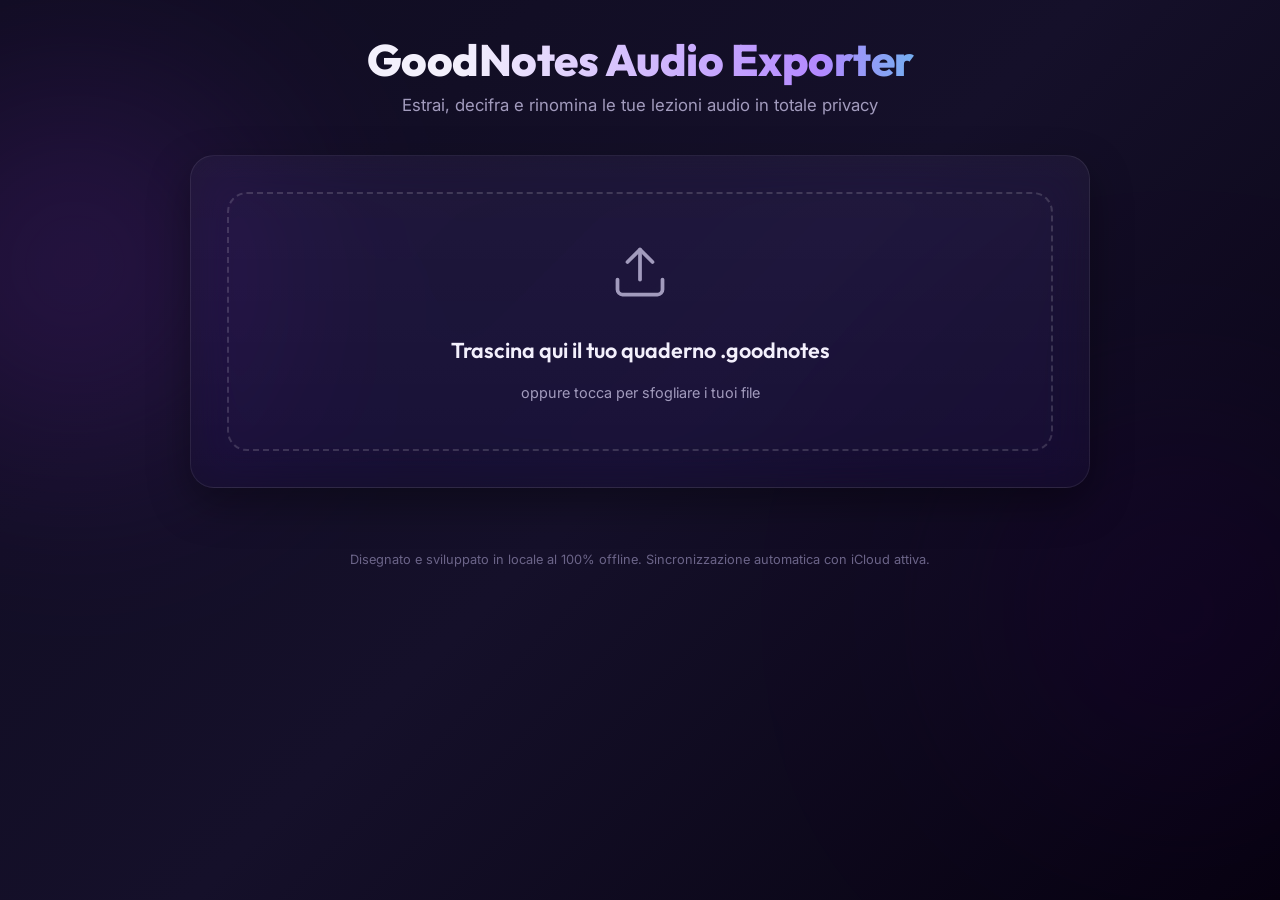
==== index.html @ e0c6c4bb "Add files via upload" ====
<!DOCTYPE html>
<html lang="it">
<head>
    <meta charset="UTF-8">
    <meta name="viewport" content="width=device-width, initial-scale=1.0, maximum-scale=1.0, user-scalable=no">
    <title>GoodNotes 6 Audio Exporter & Renamer</title>
    
    <!-- Meta SEO -->
    <meta name="description" content="Decodifica, rinomina ed esporta in locale i file audio reali di GoodNotes 6. Funziona 100% offline, direttamente dal tuo iPad, iPhone o Mac con totale privacy.">
    <meta name="theme-color" content="#15102a">
    
    <!-- Apple Web App Meta -->
    <meta name="apple-mobile-web-app-capable" content="yes">
    <meta name="apple-mobile-web-app-status-bar-style" content="black-translucent">
    <meta name="apple-mobile-web-app-title" content="GN Exporter">
    
    <!-- Manifest PWA -->
    <link rel="manifest" href="manifest.json">
    <link rel="stylesheet" href="index.css">
</head>
<body>

    <div class="app-container">
        
        <!-- Intestazione Principale -->
        <header>
            <h1>GoodNotes Audio Exporter</h1>
            <p>Estrai, decifra e rinomina le tue lezioni audio in totale privacy</p>
        </header>

        <!-- Alert box per gli errori -->
        <div id="error-alert" class="alert-box">
            <span class="alert-icon">
                <svg width="20" height="20" viewBox="0 0 24 24" fill="none" stroke="currentColor" stroke-width="2" stroke-linecap="round" stroke-linejoin="round">
                    <circle cx="12" cy="12" r="10"></circle>
                    <line x1="12" y1="8" x2="12" y2="12"></line>
                    <line x1="12" y1="16" x2="12.01" y2="16"></line>
                </svg>
            </span>
            <div id="error-message" class="alert-message">Si è verificato un errore durante l'elaborazione del file.</div>
        </div>

        <!-- Card Principale dell'applicazione -->
        <main class="glass-card">
            
            <!-- Zona Caricamento File (Drop Zone) -->
            <div id="file-drop-zone" class="drop-zone">
                <span class="drop-zone-icon">
                    <svg width="60" height="60" viewBox="0 0 24 24" fill="none" stroke="currentColor" stroke-width="1.5" stroke-linecap="round" stroke-linejoin="round">
                        <path d="M21 15v4a2 2 0 0 1-2 2H5a2 2 0 0 1-2-2v-4"></path>
                        <polyline points="17 8 12 3 7 8"></polyline>
                        <line x1="12" y1="3" x2="12" y2="15"></line>
                    </svg>
                </span>
                <h3>Trascina qui il tuo quaderno .goodnotes</h3>
                <p>oppure tocca per sfogliare i tuoi file</p>
                <input type="file" id="goodnotes-file-input" class="file-input" accept=".goodnotes,.zip">
            </div>

            <!-- Schermata di caricamento (Loader) -->
            <div id="app-loader" class="loader-container">
                <div class="spinner"></div>
                <h3 id="loader-status">Estrazione del quaderno in corso...</h3>
                <div class="progress-bar-bg">
                    <div id="loader-progress" class="progress-bar-fill"></div>
                </div>
            </div>

            <!-- Sezione Risultati (mostrata solo dopo l'elaborazione) -->
            <div id="results-panel" class="results-section">
                
                <div class="results-header">
                    <div class="notebook-info">
                        <div id="notebook-name" class="notebook-title">Nome Notebook</div>
                        <div id="notebook-stats" class="notebook-subtitle">22 registrazioni rilevate (filtri duplicati attivi)</div>
                    </div>
                    
                    <button id="download-all-btn" class="btn btn-success">
                        <svg width="18" height="18" viewBox="0 0 24 24" fill="none" stroke="currentColor" stroke-width="2" stroke-linecap="round" stroke-linejoin="round">
                            <path d="M21 15v4a2 2 0 0 1-2 2H5a2 2 0 0 1-2-2v-4"></path>
                            <polyline points="7 10 12 15 17 10"></polyline>
                            <line x1="12" y1="15" x2="12" y2="3"></line>
                        </svg>
                        Scarica tutto (.zip)
                    </button>
                </div>

                <hr style="border: 0; border-top: 1px solid rgba(255,255,255,0.08); margin: 0.5rem 0;">

                <!-- Lista delle tracce estratte -->
                <div id="recordings-container" class="recordings-list">
                    <!-- I singoli elementi verranno inseriti dinamicamente via JS -->
                </div>

            </div>

        </main>

        <!-- Footer -->
        <footer class="app-footer">
            <p>Disegnato e sviluppato in locale al 100% offline. Sincronizzazione automatica con iCloud attiva.</p>
        </footer>

    </div>

    <!-- Script del framework locale per estrazione ZIP con fallback CDN -->
    <script src="jszip.min.js"></script>
    <script>
        if (typeof JSZip === 'undefined') {
            document.write('<script src="https://cdnjs.cloudflare.com/ajax/libs/jszip/3.10.1/jszip.min.js"><\/script>');
        }
    </script>
    <!-- Script applicativo principale -->
    <script src="app.js"></script>
    
    <!-- Avvio del Service Worker per supporto Offline permanente -->
    <script>
        if ('serviceWorker' in navigator) {
            window.addEventListener('load', () => {
                navigator.serviceWorker.register('sw.js')
                    .then(reg => console.log('Service Worker registrato con successo!', reg.scope))
                    .catch(err => console.log('Registrazione Service Worker fallita:', err));
            });
        }
    </script>
</body>
</html>
---- index.css ----
/* Import dei font Google Inter e Outfit */
@import url('https://fonts.googleapis.com/css2?family=Inter:wght@300;400;500;600;700&family=Outfit:wght@400;500;600;700;800&display=swap');

:root {
    --bg-gradient: linear-gradient(135deg, #0f0c20 0%, #15102a 50%, #06020f 100%);
    --accent-color: #7b2cbf;
    --accent-glow: rgba(123, 44, 191, 0.4);
    --accent-hover: #9d4edd;
    --success-color: #00f5d4;
    --success-glow: rgba(0, 245, 212, 0.3);
    --danger-color: #ff007f;
    --danger-glow: rgba(255, 0, 127, 0.3);
    
    --glass-bg: rgba(25, 18, 48, 0.45);
    --glass-border: rgba(255, 255, 255, 0.08);
    --glass-highlight: rgba(255, 255, 255, 0.03);
    --text-primary: #f3f0fc;
    --text-secondary: #a29bbd;
    --text-muted: #6b6488;
    
    --font-heading: 'Outfit', -apple-system, BlinkMacSystemFont, "Segoe UI", Roboto, sans-serif;
    --font-body: 'Inter', -apple-system, BlinkMacSystemFont, "Segoe UI", Roboto, sans-serif;
    
    --transition-smooth: all 0.35s cubic-bezier(0.25, 0.8, 0.25, 1);
}

* {
    box-sizing: border-box;
    margin: 0;
    padding: 0;
    -webkit-tap-highlight-color: transparent;
}

body {
    font-family: var(--font-body);
    background: var(--bg-gradient);
    color: var(--text-primary);
    min-height: 100vh;
    display: flex;
    flex-direction: column;
    align-items: center;
    overflow-x: hidden;
    padding: 2rem 1.5rem;
    position: relative;
}

/* Bolle decorative di sfondo per creare profondità tridimensionale */
body::before, body::after {
    content: '';
    position: absolute;
    border-radius: 50%;
    filter: blur(120px);
    z-index: -1;
    pointer-events: none;
    opacity: 0.25;
}

body::before {
    width: 350px;
    height: 350px;
    background: var(--accent-color);
    top: 10%;
    left: -100px;
}

body::after {
    width: 400px;
    height: 400px;
    background: #240046;
    bottom: 10%;
    right: -100px;
}

/* Contenitore Principale */
.app-container {
    width: 100%;
    max-width: 900px;
    display: flex;
    flex-direction: column;
    gap: 2rem;
    z-index: 1;
}

/* Header */
header {
    text-align: center;
    margin-bottom: 0.5rem;
    animation: fadeInDown 0.8s ease-out;
}

header h1 {
    font-family: var(--font-heading);
    font-size: 2.75rem;
    font-weight: 800;
    letter-spacing: -0.5px;
    background: linear-gradient(90deg, var(--text-primary) 30%, #b388ff 70%, var(--success-color) 100%);
    -webkit-background-clip: text;
    -webkit-text-fill-color: transparent;
    margin-bottom: 0.5rem;
}

header p {
    font-size: 1.05rem;
    color: var(--text-secondary);
    font-weight: 400;
}

/* Glassmorphism Card Base */
.glass-card {
    background: var(--glass-bg);
    backdrop-filter: blur(24px) saturate(180%);
    -webkit-backdrop-filter: blur(24px) saturate(180%);
    border: 1px solid var(--glass-border);
    border-radius: 24px;
    padding: 2.25rem;
    box-shadow: 0 16px 40px rgba(0, 0, 0, 0.35);
    background-image: linear-gradient(var(--glass-highlight), transparent);
    transition: var(--transition-smooth);
    animation: fadeInUp 0.8s ease-out;
}

/* Drag and Drop Area */
.drop-zone {
    border: 2px dashed rgba(255, 255, 255, 0.15);
    border-radius: 20px;
    padding: 3rem 2rem;
    text-align: center;
    cursor: pointer;
    transition: var(--transition-smooth);
    display: flex;
    flex-direction: column;
    align-items: center;
    justify-content: center;
    gap: 1.25rem;
    background: rgba(255, 255, 255, 0.01);
}

.drop-zone:hover, .drop-zone.drag-over {
    border-color: var(--success-color);
    background: rgba(0, 245, 212, 0.04);
    box-shadow: 0 0 20px var(--success-glow);
}

.drop-zone.file-loaded {
    border-color: var(--accent-color);
    background: rgba(123, 44, 191, 0.04);
    box-shadow: 0 0 20px var(--accent-glow);
}

.drop-zone-icon {
    font-size: 3.5rem;
    color: var(--text-secondary);
    transition: var(--transition-smooth);
}

.drop-zone:hover .drop-zone-icon {
    transform: translateY(-5px);
    color: var(--success-color);
}

.drop-zone.file-loaded .drop-zone-icon {
    color: var(--accent-color);
}

.drop-zone h3 {
    font-family: var(--font-heading);
    font-size: 1.35rem;
    font-weight: 600;
}

.drop-zone p {
    font-size: 0.9rem;
    color: var(--text-secondary);
}

.file-input {
    display: none;
}

/* Stato Caricamento / Loader */
.loader-container {
    display: none;
    flex-direction: column;
    align-items: center;
    justify-content: center;
    gap: 1.5rem;
    padding: 2rem 0;
}

.spinner {
    width: 60px;
    height: 60px;
    border: 4px solid rgba(255, 255, 255, 0.05);
    border-top: 4px solid var(--accent-color);
    border-right: 4px solid var(--success-color);
    border-radius: 50%;
    animation: spin 1s linear infinite;
    box-shadow: 0 0 15px var(--accent-glow);
}

.progress-bar-bg {
    width: 100%;
    max-width: 300px;
    height: 6px;
    background: rgba(255, 255, 255, 0.05);
    border-radius: 3px;
    overflow: hidden;
}

.progress-bar-fill {
    width: 0%;
    height: 100%;
    background: linear-gradient(90deg, var(--accent-color), var(--success-color));
    transition: width 0.2s ease;
}

/* Pulsanti */
.btn {
    font-family: var(--font-heading);
    font-weight: 600;
    font-size: 1rem;
    padding: 0.85rem 1.75rem;
    border-radius: 14px;
    border: none;
    cursor: pointer;
    display: inline-flex;
    align-items: center;
    justify-content: center;
    gap: 0.5rem;
    transition: var(--transition-smooth);
    position: relative;
    overflow: hidden;
}

.btn-primary {
    background: var(--accent-color);
    color: white;
    box-shadow: 0 4px 15px var(--accent-glow);
}

.btn-primary:hover:not(:disabled) {
    background: var(--accent-hover);
    box-shadow: 0 6px 20px var(--accent-glow);
    transform: translateY(-2px);
}

.btn-primary:disabled {
    opacity: 0.5;
    cursor: not-allowed;
}

.btn-success {
    background: var(--success-color);
    color: #06020f;
    box-shadow: 0 4px 15px var(--success-glow);
}

.btn-success:hover {
    background: #00e5c4;
    box-shadow: 0 6px 20px var(--success-glow);
    transform: translateY(-2px);
}

/* Sezione Risultati */
.results-section {
    display: none;
    flex-direction: column;
    gap: 1.5rem;
}

.results-header {
    display: flex;
    justify-content: space-between;
    align-items: center;
    flex-wrap: wrap;
    gap: 1rem;
}

.notebook-info {
    display: flex;
    flex-direction: column;
    gap: 0.25rem;
}

.notebook-title {
    font-family: var(--font-heading);
    font-size: 1.45rem;
    font-weight: 700;
}

.notebook-subtitle {
    font-size: 0.9rem;
    color: var(--text-secondary);
}

/* Lista / Tabella delle registrazioni */
.recordings-list {
    display: flex;
    flex-direction: column;
    gap: 0.75rem;
    max-height: 480px;
    overflow-y: auto;
    padding-right: 0.5rem;
}

/* Scrollbar personalizzata per estetica coerente */
.recordings-list::-webkit-scrollbar {
    width: 6px;
}

.recordings-list::-webkit-scrollbar-track {
    background: transparent;
}

.recordings-list::-webkit-scrollbar-thumb {
    background: rgba(255, 255, 255, 0.1);
    border-radius: 3px;
}

.recordings-list::-webkit-scrollbar-thumb:hover {
    background: rgba(255, 255, 255, 0.2);
}

.recording-item {
    background: rgba(255, 255, 255, 0.02);
    border: 1px solid rgba(255, 255, 255, 0.04);
    border-radius: 16px;
    padding: 1rem 1.25rem;
    display: flex;
    align-items: center;
    justify-content: space-between;
    gap: 1.5rem;
    transition: var(--transition-smooth);
}

.recording-item:hover {
    background: rgba(255, 255, 255, 0.04);
    border-color: rgba(255, 255, 255, 0.08);
    transform: translateX(3px);
}

.recording-details {
    display: flex;
    flex-direction: column;
    gap: 0.35rem;
    min-width: 0; /* Forza il corretto word-wrap/ellipsis */
}

.recording-name-clean {
    font-weight: 600;
    font-size: 1rem;
    color: var(--text-primary);
    white-space: nowrap;
    overflow: hidden;
    text-overflow: ellipsis;
}

.recording-meta {
    display: flex;
    align-items: center;
    gap: 0.75rem;
    font-size: 0.8rem;
    color: var(--text-secondary);
    flex-wrap: wrap;
}

.recording-tag {
    background: rgba(123, 44, 191, 0.15);
    color: #b388ff;
    padding: 0.15rem 0.5rem;
    border-radius: 6px;
    font-weight: 500;
}

.recording-actions {
    display: flex;
    align-items: center;
    gap: 0.5rem;
}

/* Bottone di download traccia singola */
.btn-icon {
    width: 38px;
    height: 38px;
    border-radius: 50%;
    background: rgba(255, 255, 255, 0.05);
    border: 1px solid rgba(255, 255, 255, 0.05);
    color: var(--text-primary);
    display: flex;
    align-items: center;
    justify-content: center;
    cursor: pointer;
    transition: var(--transition-smooth);
}

.btn-icon:hover {
    background: var(--accent-color);
    border-color: var(--accent-color);
    box-shadow: 0 0 10px var(--accent-glow);
    color: white;
}

/* Alert Box */
.alert-box {
    display: none;
    align-items: flex-start;
    gap: 0.75rem;
    background: rgba(255, 0, 127, 0.08);
    border: 1px solid rgba(255, 0, 127, 0.2);
    border-radius: 16px;
    padding: 1.25rem;
    margin-bottom: 1.5rem;
    animation: shake 0.5s ease-in-out;
}

.alert-icon {
    color: var(--danger-color);
    font-size: 1.25rem;
}

.alert-message {
    font-size: 0.9rem;
    color: var(--text-primary);
    line-height: 1.4;
}

/* Footer dell'app */
footer.app-footer {
    text-align: center;
    font-size: 0.8rem;
    color: var(--text-muted);
    padding: 1rem 0;
    margin-top: 1rem;
    animation: fadeIn 1.2s ease-out;
}

footer.app-footer a {
    color: var(--text-secondary);
    text-decoration: none;
    transition: var(--transition-smooth);
}

footer.app-footer a:hover {
    color: var(--success-color);
}

/* ANIMAZIONI */
@keyframes fadeIn {
    from { opacity: 0; }
    to { opacity: 1; }
}

@keyframes fadeInDown {
    from { opacity: 0; transform: translateY(-20px); }
    to { opacity: 1; transform: translateY(0); }
}

@keyframes fadeInUp {
    from { opacity: 0; transform: translateY(20px); }
    to { opacity: 1; transform: translateY(0); }
}

@keyframes spin {
    0% { transform: rotate(0deg); }
    100% { transform: rotate(360deg); }
}

@keyframes shake {
    0%, 100% { transform: translateX(0); }
    25% { transform: translateX(-6px); }
    75% { transform: translateX(6px); }
}

/* MEDIA QUERIES (Per cellulari e iPad in multitasking) */
@media (max-width: 600px) {
    body {
        padding: 1rem 1rem;
    }
    
    header h1 {
        font-size: 2.1rem;
    }
    
    .glass-card {
        padding: 1.5rem;
    }
    
    .results-header {
        flex-direction: column;
        align-items: flex-start;
    }
    
    .btn {
        width: 100%;
    }
    
    .recording-item {
        padding: 0.85rem 1rem;
        gap: 1rem;
    }
}
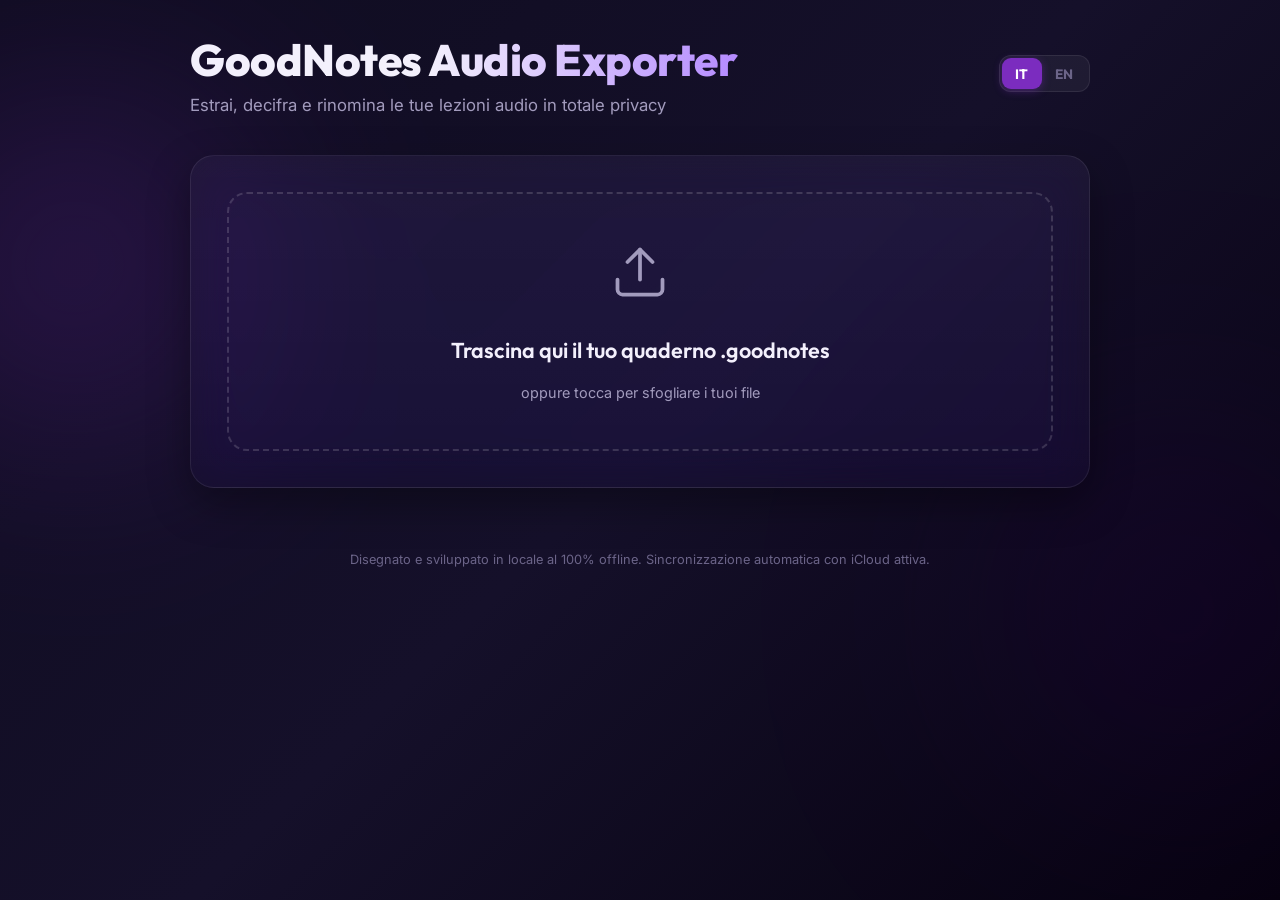
==== commit eee0881f: "Add files via upload" ====
--- a/index.html
+++ b/index.html
@@ -23,9 +23,15 @@
     <div class="app-container">
         
         <!-- Intestazione Principale -->
-        <header>
-            <h1>GoodNotes Audio Exporter</h1>
-            <p>Estrai, decifra e rinomina le tue lezioni audio in totale privacy</p>
+        <header class="app-header">
+            <div class="header-main">
+                <h1 id="app-title">GoodNotes Audio Exporter</h1>
+                <p id="app-subtitle">Estrai, decifra e rinomina le tue lezioni audio in totale privacy</p>
+            </div>
+            <div class="lang-switcher">
+                <button id="lang-btn-it" class="lang-btn active">IT</button>
+                <button id="lang-btn-en" class="lang-btn">EN</button>
+            </div>
         </header>
 
         <!-- Alert box per gli errori -->
@@ -75,14 +81,24 @@
                         <div id="notebook-stats" class="notebook-subtitle">22 registrazioni rilevate (filtri duplicati attivi)</div>
                     </div>
                     
-                    <button id="download-all-btn" class="btn btn-success">
-                        <svg width="18" height="18" viewBox="0 0 24 24" fill="none" stroke="currentColor" stroke-width="2" stroke-linecap="round" stroke-linejoin="round">
-                            <path d="M21 15v4a2 2 0 0 1-2 2H5a2 2 0 0 1-2-2v-4"></path>
-                            <polyline points="7 10 12 15 17 10"></polyline>
-                            <line x1="12" y1="15" x2="12" y2="3"></line>
-                        </svg>
-                        Scarica tutto (.zip)
-                    </button>
+                    <div class="results-actions">
+                        <button id="download-all-btn" class="btn btn-success">
+                            <svg width="18" height="18" viewBox="0 0 24 24" fill="none" stroke="currentColor" stroke-width="2" stroke-linecap="round" stroke-linejoin="round">
+                                <path d="M21 15v4a2 2 0 0 1-2 2H5a2 2 0 0 1-2-2v-4"></path>
+                                <polyline points="7 10 12 15 17 10"></polyline>
+                                <line x1="12" y1="15" x2="12" y2="3"></line>
+                            </svg>
+                            Scarica tutto (.zip)
+                        </button>
+                        <button id="download-files-btn" class="btn btn-primary">
+                            <svg width="18" height="18" viewBox="0 0 24 24" fill="none" stroke="currentColor" stroke-width="2" stroke-linecap="round" stroke-linejoin="round">
+                                <path d="M21 15v4a2 2 0 0 1-2 2H5a2 2 0 0 1-2-2v-4"></path>
+                                <polyline points="7 10 12 15 17 10"></polyline>
+                                <line x1="12" y1="15" x2="12" y2="3"></line>
+                            </svg>
+                            Scarica m4a singoli
+                        </button>
+                    </div>
                 </div>
 
                 <hr style="border: 0; border-top: 1px solid rgba(255,255,255,0.08); margin: 0.5rem 0;">
--- a/index.css
+++ b/index.css
@@ -82,13 +82,32 @@
 }
 
 /* Header */
-header {
-    text-align: center;
+.app-header {
+    display: flex;
+    justify-content: space-between;
+    align-items: center;
     margin-bottom: 0.5rem;
     animation: fadeInDown 0.8s ease-out;
-}
-
-header h1 {
+    flex-wrap: wrap;
+    gap: 1rem;
+}
+
+.header-main {
+    flex: 1;
+    text-align: left;
+}
+
+@media (max-width: 600px) {
+    .app-header {
+        flex-direction: column;
+        align-items: center;
+    }
+    .header-main {
+        text-align: center;
+    }
+}
+
+.app-header h1 {
     font-family: var(--font-heading);
     font-size: 2.75rem;
     font-weight: 800;
@@ -99,10 +118,41 @@
     margin-bottom: 0.5rem;
 }
 
-header p {
+.app-header p {
     font-size: 1.05rem;
     color: var(--text-secondary);
     font-weight: 400;
+}
+
+.lang-switcher {
+    display: flex;
+    background: rgba(255, 255, 255, 0.05);
+    border: 1px solid rgba(255, 255, 255, 0.08);
+    border-radius: 12px;
+    padding: 2px;
+}
+
+.lang-btn {
+    background: transparent;
+    border: none;
+    color: var(--text-muted);
+    font-family: var(--font-heading);
+    font-weight: 700;
+    font-size: 0.85rem;
+    padding: 0.4rem 0.85rem;
+    border-radius: 9px;
+    cursor: pointer;
+    transition: var(--transition-smooth);
+}
+
+.lang-btn:hover {
+    color: var(--text-primary);
+}
+
+.lang-btn.active {
+    background: var(--accent-color);
+    color: white;
+    box-shadow: 0 2px 8px var(--accent-glow);
 }
 
 /* Glassmorphism Card Base */
@@ -274,6 +324,12 @@
     align-items: center;
     flex-wrap: wrap;
     gap: 1rem;
+}
+
+.results-actions {
+    display: flex;
+    gap: 0.75rem;
+    flex-wrap: wrap;
 }
 
 .notebook-info {
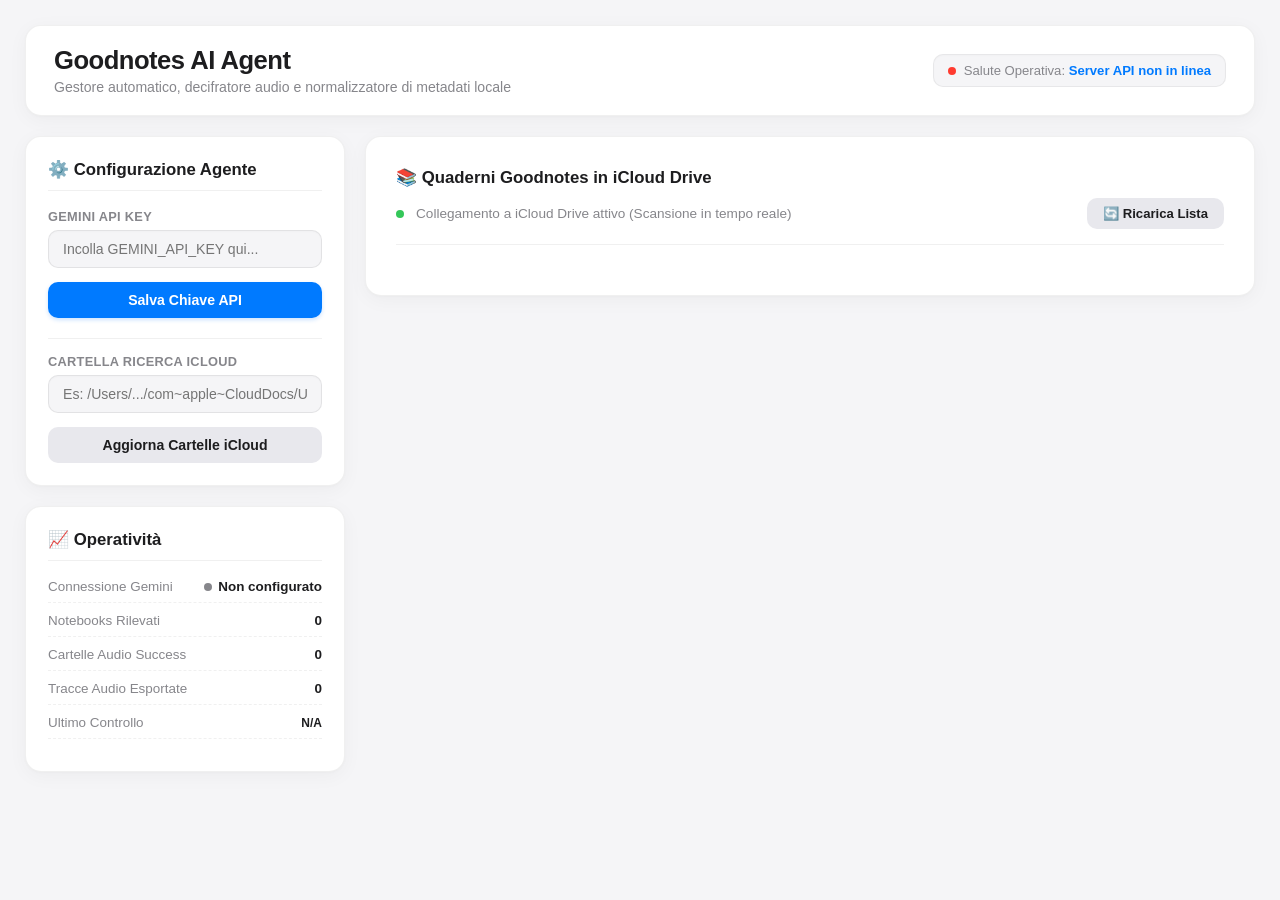
==== commit 596ed1f9: "feat: native macOS desktop app, zero-space iCloud architecture & agent rules" ====
--- a/index.html
+++ b/index.html
@@ -2,141 +2,1227 @@
 <html lang="it">
 <head>
     <meta charset="UTF-8">
-    <meta name="viewport" content="width=device-width, initial-scale=1.0, maximum-scale=1.0, user-scalable=no">
-    <title>GoodNotes 6 Audio Exporter & Renamer</title>
+    <meta name="viewport" content="width=device-width, initial-scale=1.0">
+    <title>Goodnotes AI Agent - Control Panel</title>
+    <!-- Google Font: Inter -->
+    <link rel="preconnect" href="https://fonts.googleapis.com">
+    <link rel="preconnect" href="https://fonts.gstatic.com" crossorigin>
+    <link href="https://fonts.googleapis.com/css2?family=Inter:wght@300;400;500;600;700;800&family=Outfit:wght@400;600;800&display=swap" rel="stylesheet">
     
-    <!-- Meta SEO -->
-    <meta name="description" content="Decodifica, rinomina ed esporta in locale i file audio reali di GoodNotes 6. Funziona 100% offline, direttamente dal tuo iPad, iPhone o Mac con totale privacy.">
-    <meta name="theme-color" content="#15102a">
-    
-    <!-- Apple Web App Meta -->
-    <meta name="apple-mobile-web-app-capable" content="yes">
-    <meta name="apple-mobile-web-app-status-bar-style" content="black-translucent">
-    <meta name="apple-mobile-web-app-title" content="GN Exporter">
-    
-    <!-- Manifest PWA -->
-    <link rel="manifest" href="manifest.json">
-    <link rel="stylesheet" href="index.css">
+    <style>
+        /* ==========================================================================
+           APPLE SYSTEM DESIGN SYSTEM & LIGHT THEME
+           ========================================================================== */
+        :root {
+            /* macOS Light System Colors */
+            --bg-light: #F5F5F7;
+            --bg-card: #FFFFFF;
+            --bg-card-hover: #FAFAFC;
+            --border-light: rgba(0, 0, 0, 0.06);
+            --border-light-focus: rgba(0, 122, 255, 0.4);
+            
+            /* Apple Accent System Colors */
+            --primary: #007AFF; /* Apple System Blue */
+            --secondary: #5856D6; /* Apple System Indigo */
+            --success: #34C759; /* Apple System Green */
+            --danger: #FF3B30; /* Apple System Red */
+            
+            --text-main: #1D1D1F; /* Apple Charcoal Dark Gray */
+            --text-muted: #86868B; /* Apple System Muted Gray */
+            
+            --transition-smooth: all 0.3s cubic-bezier(0.25, 0.8, 0.25, 1);
+            --shadow-premium: 0 4px 20px rgba(0, 0, 0, 0.04), 0 1px 3px rgba(0, 0, 0, 0.02);
+            --shadow-hover: 0 12px 30px rgba(0, 0, 0, 0.08), 0 2px 8px rgba(0, 0, 0, 0.04);
+        }
+
+        /* Reset & Base styles */
+        * {
+            box-sizing: border-box;
+            margin: 0;
+            padding: 0;
+        }
+
+        body {
+            font-family: -apple-system, BlinkMacSystemFont, "SF Pro Display", "SF Pro Text", "Helvetica Neue", Helvetica, Arial, sans-serif;
+            background-color: var(--bg-light);
+            color: var(--text-main);
+            min-height: 100vh;
+            padding: 25px;
+            display: flex;
+            justify-content: center;
+            overflow-x: hidden;
+            -webkit-font-smoothing: antialiased;
+        }
+
+        .container {
+            width: 100%;
+            max-width: 1280px;
+            display: flex;
+            flex-direction: column;
+            gap: 20px;
+        }
+
+        /* ==========================================================================
+           HEADER / TOOLBAR SECTION
+           ========================================================================== */
+        header {
+            display: flex;
+            justify-content: space-between;
+            align-items: center;
+            padding: 20px 28px;
+            background: var(--bg-card);
+            border: 1px solid var(--border-light);
+            border-radius: 16px;
+            box-shadow: var(--shadow-premium);
+            transition: var(--transition-smooth);
+        }
+
+        .header-left h1 {
+            font-size: 1.6rem;
+            font-weight: 700;
+            color: var(--text-main);
+            margin-bottom: 4px;
+            letter-spacing: -0.5px;
+        }
+
+        .header-left p {
+            color: var(--text-muted);
+            font-size: 0.88rem;
+            font-weight: 400;
+        }
+
+        .status-badge-container {
+            display: flex;
+            align-items: center;
+            gap: 12px;
+        }
+
+        .pulse-indicator {
+            width: 8px;
+            height: 8px;
+            background-color: var(--success);
+            border-radius: 50%;
+            animation: pulse 2s infinite ease-in-out;
+        }
+
+        @keyframes pulse {
+            0% { transform: scale(0.9); opacity: 0.6; }
+            50% { transform: scale(1.1); opacity: 1; }
+            100% { transform: scale(0.9); opacity: 0.6; }
+        }
+
+        .system-status-card {
+            background: #F5F5F7;
+            border: 1px solid var(--border-light);
+            padding: 8px 14px;
+            border-radius: 10px;
+            font-size: 0.82rem;
+            display: flex;
+            align-items: center;
+            gap: 8px;
+            box-shadow: inset 0 1px 2px rgba(0,0,0,0.02);
+        }
+
+        .system-status-card span {
+            color: var(--text-muted);
+        }
+
+        .system-status-card strong {
+            color: var(--primary);
+            font-weight: 600;
+        }
+
+        /* ==========================================================================
+           MAIN CONTENT GRID
+           ========================================================================== */
+        .main-layout {
+            display: grid;
+            grid-template-columns: 320px 1fr;
+            gap: 20px;
+        }
+
+        @media (max-width: 1024px) {
+            .main-layout {
+                grid-template-columns: 1fr;
+            }
+        }
+
+        /* Sidebar Settings Panel */
+        .sidebar {
+            display: flex;
+            flex-direction: column;
+            gap: 20px;
+        }
+
+        .settings-card {
+            background: var(--bg-card);
+            border: 1px solid var(--border-light);
+            border-radius: 16px;
+            padding: 22px;
+            box-shadow: var(--shadow-premium);
+        }
+
+        .card-title {
+            font-size: 1.05rem;
+            font-weight: 600;
+            color: var(--text-main);
+            margin-bottom: 18px;
+            display: flex;
+            align-items: center;
+            gap: 8px;
+            border-bottom: 1px solid var(--border-light);
+            padding-bottom: 10px;
+        }
+
+        .form-group {
+            display: flex;
+            flex-direction: column;
+            gap: 6px;
+            margin-bottom: 14px;
+        }
+
+        .form-group label {
+            font-size: 0.8rem;
+            color: var(--text-muted);
+            font-weight: 600;
+            text-transform: uppercase;
+            letter-spacing: 0.3px;
+        }
+
+        .input-wrapper {
+            position: relative;
+        }
+
+        .form-group input {
+            width: 100%;
+            padding: 10px 14px;
+            background: #F5F5F7;
+            border: 1px solid rgba(0, 0, 0, 0.08);
+            border-radius: 10px;
+            color: var(--text-main);
+            font-family: inherit;
+            font-size: 0.88rem;
+            transition: var(--transition-smooth);
+            box-shadow: inset 0 1px 2px rgba(0,0,0,0.02);
+        }
+
+        .form-group input:focus {
+            outline: none;
+            background: #FFFFFF;
+            border-color: var(--primary);
+            box-shadow: 0 0 0 3px rgba(0, 122, 255, 0.15);
+        }
+
+        .btn {
+            display: inline-flex;
+            justify-content: center;
+            align-items: center;
+            gap: 6px;
+            width: 100%;
+            padding: 10px 16px;
+            background: var(--primary);
+            border: none;
+            border-radius: 10px;
+            color: white;
+            font-family: inherit;
+            font-size: 0.88rem;
+            font-weight: 600;
+            cursor: pointer;
+            transition: var(--transition-smooth);
+            box-shadow: 0 2px 4px rgba(0, 122, 255, 0.2);
+        }
+
+        .btn:hover {
+            background: #0066D6;
+            transform: translateY(-1px);
+            box-shadow: 0 4px 8px rgba(0, 122, 255, 0.3);
+        }
+
+        .btn:active {
+            transform: translateY(0) scale(0.98);
+        }
+
+        .btn-secondary {
+            background: #E8E8ED;
+            color: #1D1D1F;
+            box-shadow: none;
+        }
+
+        .btn-secondary:hover {
+            background: #E2E2E7;
+            color: #007AFF;
+            border-color: transparent;
+            transform: translateY(-1px);
+            box-shadow: 0 2px 6px rgba(0, 0, 0, 0.05);
+        }
+
+        .status-dot {
+            display: inline-block;
+            width: 8px;
+            height: 8px;
+            border-radius: 50%;
+            margin-right: 6px;
+        }
+
+        .status-active { background-color: var(--success); }
+        .status-inactive { background-color: var(--text-muted); }
+        .status-danger { background-color: var(--danger); }
+
+        .stat-row {
+            display: flex;
+            justify-content: space-between;
+            align-items: center;
+            font-size: 0.84rem;
+            margin-bottom: 10px;
+            padding-bottom: 8px;
+            border-bottom: 1px dashed var(--border-light);
+        }
+
+        .stat-row span {
+            color: var(--text-muted);
+        }
+
+        .stat-row strong {
+            color: var(--text-main);
+            font-weight: 600;
+        }
+
+        /* ==========================================================================
+           NOTEBOOK GRID SECTION
+           ========================================================================== */
+        .workspace-area {
+            display: flex;
+            flex-direction: column;
+            gap: 20px;
+        }
+
+        .notebook-grid {
+            display: grid;
+            grid-template-columns: repeat(auto-fill, minmax(280px, 1fr));
+            gap: 16px;
+        }
+
+        .notebook-card {
+            background: var(--bg-card);
+            border: 1px solid var(--border-light);
+            border-radius: 16px;
+            padding: 20px;
+            display: flex;
+            flex-direction: column;
+            justify-content: space-between;
+            min-height: 210px;
+            transition: var(--transition-smooth);
+            box-shadow: var(--shadow-premium);
+        }
+
+        .notebook-card:hover {
+            transform: translateY(-2px);
+            border-color: rgba(0, 122, 255, 0.15);
+            box-shadow: var(--shadow-hover);
+        }
+
+        .notebook-header {
+            margin-bottom: 12px;
+        }
+
+        .notebook-badge {
+            display: inline-block;
+            padding: 3px 8px;
+            border-radius: 6px;
+            font-size: 0.68rem;
+            font-weight: 600;
+            background: rgba(0, 122, 255, 0.08);
+            color: #007AFF;
+            border: 1px solid rgba(0, 122, 255, 0.12);
+        }
+
+        .notebook-card h3 {
+            font-size: 1.2rem;
+            font-weight: 700;
+            color: var(--text-main);
+            margin-bottom: 4px;
+            letter-spacing: -0.3px;
+        }
+
+        .notebook-size {
+            font-size: 0.78rem;
+            color: var(--text-muted);
+        }
+
+        .notebook-actions {
+            display: flex;
+            gap: 8px;
+            margin-top: 18px;
+        }
+
+        .notebook-actions .btn {
+            padding: 8px 12px;
+            font-size: 0.8rem;
+        }
+
+        /* ==========================================================================
+           ANALYSIS & CONSOLE DRAWERS
+           ========================================================================== */
+        .drawer-card {
+            background: var(--bg-card);
+            border: 1px solid var(--border-light);
+            border-radius: 16px;
+            padding: 22px;
+            box-shadow: var(--shadow-premium);
+            display: none; /* nascosto di default */
+            animation: fadeIn 0.3s cubic-bezier(0.25, 0.8, 0.25, 1);
+        }
+
+        @keyframes fadeIn {
+            from { opacity: 0; transform: translateY(10px); }
+            to { opacity: 1; transform: translateY(0); }
+        }
+
+        /* Table Styling */
+        .table-container {
+            width: 100%;
+            overflow-x: auto;
+            margin-top: 15px;
+            border-radius: 12px;
+            border: 1px solid var(--border-light);
+            background: #FFFFFF;
+        }
+
+        table {
+            width: 100%;
+            border-collapse: collapse;
+            font-size: 0.84rem;
+            text-align: left;
+        }
+
+        th {
+            background: #F5F5F7;
+            color: var(--text-muted);
+            font-weight: 600;
+            padding: 12px 16px;
+            border-bottom: 1px solid var(--border-light);
+            text-transform: uppercase;
+            font-size: 0.72rem;
+            letter-spacing: 0.5px;
+        }
+
+        td {
+            padding: 12px 16px;
+            border-bottom: 1px solid var(--border-light);
+            color: var(--text-main);
+        }
+
+        tr:last-child td {
+            border-bottom: none;
+        }
+
+        tr:hover td {
+            background: #FAFAFC;
+        }
+
+        .original-title-muted {
+            font-size: 0.72rem;
+            color: var(--text-muted);
+            display: block;
+            margin-top: 2px;
+        }
+
+        .badge-status-present {
+            display: inline-block;
+            padding: 2px 6px;
+            border-radius: 6px;
+            font-size: 0.68rem;
+            font-weight: 600;
+            background: rgba(52, 199, 89, 0.08);
+            color: var(--success);
+            border: 1px solid rgba(52, 199, 89, 0.12);
+        }
+
+        /* Console styling (Xcode Style) */
+        .terminal-console {
+            background: #F4F4F6;
+            border: 1px solid var(--border-light);
+            border-radius: 10px;
+            padding: 16px;
+            font-family: "SF Mono", "Monaco", "Courier New", monospace;
+            font-size: 0.78rem;
+            color: #1D1D1F;
+            max-height: 250px;
+            overflow-y: auto;
+            white-space: pre-wrap;
+            box-shadow: inset 0 1px 2px rgba(0,0,0,0.05);
+            margin-top: 12px;
+        }
+
+        .close-btn {
+            float: right;
+            cursor: pointer;
+            color: var(--text-muted);
+            font-size: 1.1rem;
+            transition: var(--transition-smooth);
+        }
+
+        .close-btn:hover {
+            color: var(--danger);
+        }
+
+        /* Loading Spinner overlay */
+        .loader-container {
+            display: none;
+            align-items: center;
+            gap: 10px;
+            font-size: 0.86rem;
+            color: var(--text-muted);
+        }
+
+        .spinner {
+            width: 16px;
+            height: 16px;
+            border: 2px solid rgba(0, 0, 0, 0.05);
+            border-top: 2px solid var(--primary);
+            border-radius: 50%;
+            animation: spin 0.8s linear infinite;
+        }
+
+        @keyframes spin {
+            0% { transform: rotate(0deg); }
+            100% { transform: rotate(360deg); }
+        }
+    </style>
 </head>
 <body>
-
-    <div class="app-container">
-        
-        <!-- Intestazione Principale -->
-        <header class="app-header">
-            <div class="header-main">
-                <h1 id="app-title">GoodNotes Audio Exporter</h1>
-                <p id="app-subtitle">Estrai, decifra e rinomina le tue lezioni audio in totale privacy</p>
+    <div class="container">
+        <!-- ==================================================================
+             HEADER
+             ================================================================== -->
+        <header>
+            <div class="header-left">
+                <h1>Goodnotes AI Agent</h1>
+                <p>Gestore automatico, decifratore audio e normalizzatore di metadati locale</p>
             </div>
-            <div class="lang-switcher">
-                <button id="lang-btn-it" class="lang-btn active">IT</button>
-                <button id="lang-btn-en" class="lang-btn">EN</button>
+            
+            <div class="status-badge-container">
+                <div class="loader-container" id="global-loader">
+                    <div class="spinner"></div>
+                    <span>Elaborazione in corso...</span>
+                </div>
+                <div class="system-status-card">
+                    <div class="pulse-indicator" id="health-pulse"></div>
+                    <span>Salute Operativa: <strong id="health-text">Caricamento...</strong></span>
+                </div>
             </div>
         </header>
 
-        <!-- Alert box per gli errori -->
-        <div id="error-alert" class="alert-box">
-            <span class="alert-icon">
-                <svg width="20" height="20" viewBox="0 0 24 24" fill="none" stroke="currentColor" stroke-width="2" stroke-linecap="round" stroke-linejoin="round">
-                    <circle cx="12" cy="12" r="10"></circle>
-                    <line x1="12" y1="8" x2="12" y2="12"></line>
-                    <line x1="12" y1="16" x2="12.01" y2="16"></line>
-                </svg>
-            </span>
-            <div id="error-message" class="alert-message">Si è verificato un errore durante l'elaborazione del file.</div>
-        </div>
-
-        <!-- Card Principale dell'applicazione -->
-        <main class="glass-card">
-            
-            <!-- Zona Caricamento File (Drop Zone) -->
-            <div id="file-drop-zone" class="drop-zone">
-                <span class="drop-zone-icon">
-                    <svg width="60" height="60" viewBox="0 0 24 24" fill="none" stroke="currentColor" stroke-width="1.5" stroke-linecap="round" stroke-linejoin="round">
-                        <path d="M21 15v4a2 2 0 0 1-2 2H5a2 2 0 0 1-2-2v-4"></path>
-                        <polyline points="17 8 12 3 7 8"></polyline>
-                        <line x1="12" y1="3" x2="12" y2="15"></line>
-                    </svg>
-                </span>
-                <h3>Trascina qui il tuo quaderno .goodnotes</h3>
-                <p>oppure tocca per sfogliare i tuoi file</p>
-                <input type="file" id="goodnotes-file-input" class="file-input" accept=".goodnotes,.zip">
-            </div>
-
-            <!-- Schermata di caricamento (Loader) -->
-            <div id="app-loader" class="loader-container">
-                <div class="spinner"></div>
-                <h3 id="loader-status">Estrazione del quaderno in corso...</h3>
-                <div class="progress-bar-bg">
-                    <div id="loader-progress" class="progress-bar-fill"></div>
+        <!-- ==================================================================
+             MAIN GRID
+             ================================================================== -->
+        <div class="main-layout">
+            <!-- Left Sidebar (Settings and Status) -->
+            <div class="sidebar">
+                <!-- settings card -->
+                <div class="settings-card">
+                    <div class="card-title">⚙️ Configurazione Agente</div>
+                    <div class="form-group">
+                        <label for="api-key">GEMINI API KEY</label>
+                        <input type="password" id="api-key" placeholder="Incolla GEMINI_API_KEY qui...">
+                    </div>
+                    <button class="btn" onclick="saveApiKey()" style="margin-bottom: 20px;">Salva Chiave API</button>
+                    
+                    <div class="form-group" style="border-top: 1px solid var(--border-light); padding-top: 15px;">
+                        <label for="parent-search-dir">CARTELLA RICERCA ICLOUD</label>
+                        <input type="text" id="parent-search-dir" placeholder="Es: /Users/.../com~apple~CloudDocs/Università-Docs e Registrazioni">
+                    </div>
+                    <button class="btn btn-secondary" onclick="updateParentSearchDir()">Aggiorna Cartelle iCloud</button>
+                </div>
+                
+                <!-- status card -->
+                <div class="settings-card">
+                    <div class="card-title">📈 Operatività</div>
+                    <div class="stat-row">
+                        <span>Connessione Gemini</span>
+                        <strong id="gemini-status"><span class="status-dot status-inactive"></span>Non configurato</strong>
+                    </div>
+                    <div class="stat-row">
+                        <span>Notebooks Rilevati</span>
+                        <strong id="notebooks-count">0</strong>
+                    </div>
+                    <div class="stat-row">
+                        <span>Cartelle Audio Success</span>
+                        <strong id="audio-folders-count">0</strong>
+                    </div>
+                    <div class="stat-row">
+                        <span>Tracce Audio Esportate</span>
+                        <strong id="audio-files-count">0</strong>
+                    </div>
+                    <div class="stat-row">
+                        <span>Ultimo Controllo</span>
+                        <strong id="last-update" style="font-size: 0.75rem;">N/A</strong>
+                    </div>
                 </div>
             </div>
 
-            <!-- Sezione Risultati (mostrata solo dopo l'elaborazione) -->
-            <div id="results-panel" class="results-section">
-                
-                <div class="results-header">
-                    <div class="notebook-info">
-                        <div id="notebook-name" class="notebook-title">Nome Notebook</div>
-                        <div id="notebook-stats" class="notebook-subtitle">22 registrazioni rilevate (filtri duplicati attivi)</div>
+            <!-- Right Main Pane (Workspace) -->
+            <div class="workspace-area">
+                <div class="settings-card" style="padding: 30px;">
+                    <div class="card-title" style="margin-bottom: 10px; border-bottom: none; padding-bottom: 0;">
+                        📚 Quaderni Goodnotes in iCloud Drive
                     </div>
                     
-                    <div class="results-actions">
-                        <button id="download-all-btn" class="btn btn-success">
-                            <svg width="18" height="18" viewBox="0 0 24 24" fill="none" stroke="currentColor" stroke-width="2" stroke-linecap="round" stroke-linejoin="round">
-                                <path d="M21 15v4a2 2 0 0 1-2 2H5a2 2 0 0 1-2-2v-4"></path>
-                                <polyline points="7 10 12 15 17 10"></polyline>
-                                <line x1="12" y1="15" x2="12" y2="3"></line>
-                            </svg>
-                            Scarica tutto (.zip)
-                        </button>
-                        <button id="download-files-btn" class="btn btn-primary">
-                            <svg width="18" height="18" viewBox="0 0 24 24" fill="none" stroke="currentColor" stroke-width="2" stroke-linecap="round" stroke-linejoin="round">
-                                <path d="M21 15v4a2 2 0 0 1-2 2H5a2 2 0 0 1-2-2v-4"></path>
-                                <polyline points="7 10 12 15 17 10"></polyline>
-                                <line x1="12" y1="15" x2="12" y2="3"></line>
-                            </svg>
-                            Scarica m4a singoli
+                    <!-- Real-Time iCloud Status Header Bar -->
+                    <div style="display: flex; justify-content: space-between; align-items: center; margin-bottom: 20px; border-bottom: 1px solid var(--border-light); padding-bottom: 15px;">
+                        <span style="font-size: 0.85rem; color: var(--text-muted); display: flex; align-items: center; gap: 6px;">
+                            <span class="status-dot status-active" style="animation: pulse 2s infinite ease-in-out;"></span>
+                            Collegamento a iCloud Drive attivo (Scansione in tempo reale)
+                        </span>
+                        <button class="btn btn-secondary" onclick="fetchNotebooks(); fetchSystemStatus();" style="width: auto; padding: 8px 16px; font-size: 0.82rem; margin: 0; display: flex; align-items: center; gap: 6px; box-shadow: none;">
+                            🔄 Ricarica Lista
                         </button>
                     </div>
+                    
+                    <!-- Notebook card deck -->
+                    <div class="notebook-grid" id="notebook-grid-container">
+                        <!-- Caricamento dinamico dei notebook -->
+                    </div>
                 </div>
 
-                <hr style="border: 0; border-top: 1px solid rgba(255,255,255,0.08); margin: 0.5rem 0;">
-
-                <!-- Lista delle tracce estratte -->
-                <div id="recordings-container" class="recordings-list">
-                    <!-- I singoli elementi verranno inseriti dinamicamente via JS -->
+                <!-- Analysis Drawer -->
+                <div class="drawer-card" id="analysis-drawer">
+                    <span class="close-btn" onclick="closeDrawer('analysis-drawer')">&times;</span>
+                    <div class="card-title" id="analysis-title">📊 Analisi Metadati & Registrazioni</div>
+                    
+                    <div class="notebook-actions" style="margin-top: -10px; margin-bottom: 20px; justify-content: flex-end;">
+                        <button class="btn" style="width: auto; padding: 10px 25px; font-size: 0.85rem;" id="btn-export-selected" onclick="exportSelectedTracks()">Esporta Tracce Selezionate</button>
+                    </div>
+                    
+                    <div class="table-container">
+                        <table>
+                            <thead>
+                                <tr>
+                                    <th style="width: 50px; text-align: center;"><input type="checkbox" id="check-all" onchange="toggleCheckAll(this)"></th>
+                                    <th>Data Reg.</th>
+                                    <th>Traccia Audio (Decifrata / Criptata Originale)</th>
+                                    <th>Durata</th>
+                                    <th>Dimensione</th>
+                                    <th style="text-align: center;">Ascolta</th>
+                                    <th>Stato</th>
+                                </tr>
+                            </thead>
+                            <tbody id="analysis-table-body">
+                                <!-- Righe caricate dinamicamente -->
+                            </tbody>
+                        </table>
+                    </div>
                 </div>
 
+                <!-- Export Terminal console Drawer -->
+                <div class="drawer-card" id="export-drawer">
+                    <span class="close-btn" onclick="closeDrawer('export-drawer')">&times;</span>
+                    <div class="card-title">🖥️ Output Console Esportazione</div>
+                    
+                    <div class="terminal-console" id="terminal-output">
+                        In attesa di operazioni...
+                    </div>
+                </div>
             </div>
-
-        </main>
-
-        <!-- Footer -->
-        <footer class="app-footer">
-            <p>Disegnato e sviluppato in locale al 100% offline. Sincronizzazione automatica con iCloud attiva.</p>
-        </footer>
-
+        </div>
     </div>
 
-    <!-- Script del framework locale per estrazione ZIP con fallback CDN -->
-    <script src="jszip.min.js"></script>
+    <!-- Floating Audio Player Bar -->
+    <div id="floating-audio-player" style="position: fixed; bottom: -100px; left: 50%; transform: translateX(-50%); width: 90%; max-width: 650px; background: rgba(255, 255, 255, 0.96); border: 1px solid rgba(0, 0, 0, 0.08); border-radius: 20px; box-shadow: 0 12px 40px rgba(0,0,0,0.08); backdrop-filter: blur(25px); -webkit-backdrop-filter: blur(25px); z-index: 1000; padding: 14px 22px; transition: bottom 0.4s cubic-bezier(0.16, 1, 0.3, 1); display: flex; align-items: center; gap: 15px;">
+        <div style="flex: 1; min-width: 0;">
+            <strong id="player-track-title" style="color: #1D1D1F; font-size: 0.92rem; display: block; overflow: hidden; text-overflow: ellipsis; white-space: nowrap; font-weight: 600;">Nessuna traccia in riproduzione</strong>
+            <span id="player-track-notebook" style="color: #86868B; font-size: 0.75rem; display: block; margin-top: 2px;">Goodnotes Notebook</span>
+        </div>
+        <audio id="audio-element" controls style="flex: 2; height: 38px; border-radius: 10px; outline: none;"></audio>
+        <button onclick="closeAudioPlayer()" style="background: none; border: none; font-size: 1.4rem; cursor: pointer; color: #86868B; transition: var(--transition-smooth); padding: 0 5px; line-height: 1;">&times;</button>
+    </div>
+
+    <!-- ==================================================================
+         CORE CONTROL PANEL JS LOGIC
+         ================================================================== -->
     <script>
-        if (typeof JSZip === 'undefined') {
-            document.write('<script src="https://cdnjs.cloudflare.com/ajax/libs/jszip/3.10.1/jszip.min.js"><\/script>');
-        }
-    </script>
-    <!-- Script applicativo principale -->
-    <script src="app.js"></script>
-    
-    <!-- Avvio del Service Worker per supporto Offline permanente -->
-    <script>
-        if ('serviceWorker' in navigator) {
-            window.addEventListener('load', () => {
-                navigator.serviceWorker.register('sw.js')
-                    .then(reg => console.log('Service Worker registrato con successo!', reg.scope))
-                    .catch(err => console.log('Registrazione Service Worker fallita:', err));
+        const API_URL = `${window.location.origin}/api`;
+        let activeNotebookName = "";
+        let availablePaths = [];
+        let folderMappings = {};
+        let currentParentSearchDir = "";
+
+        // Al caricamento della pagina
+        document.addEventListener("DOMContentLoaded", () => {
+            fetchSystemStatus();
+            fetchNotebooks();
+            
+            // Aggiorna lo stato generale e la lista ogni 10 secondi per rilevare nuovi notebook su iCloud
+            setInterval(() => {
+                fetchSystemStatus();
+                fetchNotebooks();
+            }, 10000);
+        });
+
+        // Mostra o nasconde i loader
+        function toggleLoader(show) {
+            document.getElementById("global-loader").style.display = show ? "flex" : "none";
+        }
+
+        // Recupera lo stato operativo
+        async function fetchSystemStatus() {
+            try {
+                const response = await fetch(`${API_URL}/status`);
+                const data = await response.json();
+                
+                if (data.error) throw new Error(data.error);
+
+                document.getElementById("health-text").innerText = data.status;
+                document.getElementById("notebooks-count").innerText = data.notebooks_in_risorse;
+                document.getElementById("audio-folders-count").innerText = data.cartelle_audio_in_success;
+                document.getElementById("audio-files-count").innerText = data.file_audio_esportati;
+                document.getElementById("last-update").innerText = data.timestamp;
+
+                // Aggiorna indicatore chiave Gemini con tick o croce
+                const geminiStatus = document.getElementById("gemini-status");
+                if (data.api_key_configured) {
+                    if (data.api_key_valid) {
+                        geminiStatus.innerHTML = `<span class="status-dot status-active"></span>✓ Valida e Attiva`;
+                        geminiStatus.style.color = "var(--success)";
+                    } else {
+                        geminiStatus.innerHTML = `<span class="status-dot status-danger"></span>✗ Non Valida`;
+                        geminiStatus.style.color = "var(--danger)";
+                    }
+                    document.getElementById("api-key").placeholder = "••••••••••••••••••••••••••••••••";
+                } else {
+                    geminiStatus.innerHTML = `<span class="status-dot status-inactive"></span>✗ Mancante`;
+                    geminiStatus.style.color = "";
+                }
+
+                // Cambia colore del pulse in base alla salute
+                const pulse = document.getElementById("health-pulse");
+                pulse.className = "pulse-indicator";
+            } catch (err) {
+                console.error("Errore fetch status:", err);
+                document.getElementById("health-text").innerText = "Server API non in linea";
+                document.getElementById("health-pulse").style.backgroundColor = "var(--danger)";
+            }
+        }
+
+        // Salva l'associazione tra un notebook e il percorso selezionato
+        async function saveNotebookMapping(notebook, path, showToast = false) {
+            try {
+                const response = await fetch(`${API_URL}/mapping`, {
+                    method: "POST",
+                    headers: { "Content-Type": "application/json" },
+                    body: JSON.stringify({ notebook: notebook, path: path })
+                });
+                const data = await response.json();
+                if (data.error) throw new Error(data.error);
+                
+                folderMappings[notebook] = path;
+                if (showToast) {
+                    console.log(`[Agente AI] Mappatura salvata per ${notebook}: ${path}`);
+                }
+            } catch (err) {
+                console.error("Errore nel salvataggio della mappatura:", err);
+            }
+        }
+
+        // Aggiorna la cartella genitore di ricerca su iCloud
+        async function updateParentSearchDir() {
+            const dirInput = document.getElementById("parent-search-dir").value.trim();
+            if (!dirInput) {
+                alert("Per favore, inserisci un percorso valido.");
+                return;
+            }
+            
+            toggleLoader(true);
+            try {
+                const response = await fetch(`${API_URL}/export_paths?parent_search_dir=${encodeURIComponent(dirInput)}`);
+                const data = await response.json();
+                
+                if (data.error) throw new Error(data.error);
+                
+                availablePaths = data.paths || [];
+                folderMappings = data.mappings || {};
+                currentParentSearchDir = data.parent_search_dir;
+                
+                alert("Cartelle iCloud scansionate e aggiornate con successo!");
+                
+                fetchNotebooks();
+                fetchSystemStatus();
+            } catch (err) {
+                alert(`Errore nell'aggiornamento del percorso iCloud: ${err.message}`);
+            } finally {
+                toggleLoader(false);
+            }
+        }
+
+        // Apre il dialogo nativo macOS Finder per selezionare manualmente qualsiasi cartella
+        async function browseNativeFolder(notebook) {
+            toggleLoader(true);
+            try {
+                const response = await fetch(`${API_URL}/browse`, {
+                    method: "POST"
+                });
+                const data = await response.json();
+                
+                if (data.error) throw new Error(data.error);
+                
+                if (data.success && data.path) {
+                    const chosenPath = data.path;
+                    const select = document.getElementById(`export-path-${notebook}`);
+                    
+                    if (select) {
+                        // Verifica se il percorso esiste già nelle opzioni del dropdown
+                        let exists = false;
+                        for (let i = 0; i < select.options.length; i++) {
+                            if (select.options[i].value === chosenPath) {
+                                select.selectedIndex = i;
+                                exists = true;
+                                break;
+                            }
+                        }
+                        
+                        // Se non esiste, crea una nuova opzione personalizzata
+                        if (!exists) {
+                            const opt = document.createElement("option");
+                            opt.value = chosenPath;
+                            const parts = chosenPath.split("/");
+                            const displayLabel = parts[parts.length - 1] || chosenPath;
+                            opt.text = `${displayLabel} (Personalizzata)`;
+                            select.insertBefore(opt, select.lastElementChild);
+                            select.value = chosenPath;
+                        }
+                    }
+                    
+                    // Salva la mappatura immediatamente
+                    await saveNotebookMapping(notebook, chosenPath, true);
+                    alert(`Mappatura salvata con successo alla cartella: \n${chosenPath}`);
+                    
+                    // Aggiorna lo stato generale per i contatori
+                    fetchSystemStatus();
+                } else if (data.cancelled) {
+                    console.log("[Agente AI] Selezione cartella annullata.");
+                }
+            } catch (err) {
+                alert(`Errore nella selezione della cartella: ${err.message}`);
+            } finally {
+                toggleLoader(false);
+            }
+        }
+
+        // Calcola l'ultima data di importazione in formato umanizzato (Oggi, Ieri, L'altro ieri, o data)
+        function formatLastImportDate(mtime) {
+            if (!mtime) return "N/A";
+            
+            const importDate = new Date(mtime * 1000);
+            const today = new Date();
+            
+            // Imposta a mezzanotte per confrontare solo i giorni di calendario
+            const d1 = new Date(today.getFullYear(), today.getMonth(), today.getDate());
+            const d2 = new Date(importDate.getFullYear(), importDate.getMonth(), importDate.getDate());
+            
+            const diffTime = d1 - d2;
+            const diffDays = Math.round(diffTime / (1000 * 60 * 60 * 24));
+            
+            if (diffDays <= 0) {
+                return "Oggi";
+            } else if (diffDays === 1) {
+                return "Ieri";
+            } else if (diffDays === 2) {
+                return "L'altro ieri";
+            } else {
+                const months = ["Gen", "Feb", "Mar", "Apr", "Mag", "Giu", "Lug", "Ago", "Set", "Ott", "Nov", "Dic"];
+                return `il ${importDate.getDate()} ${months[importDate.getMonth()]}`;
+            }
+        }
+
+        // Recupera l'elenco dei notebook e popola i dropdown
+        async function fetchNotebooks() {
+            try {
+                // 1. Carica i percorsi disponibili e le mappature dal server
+                try {
+                    const pathsRes = await fetch(`${API_URL}/export_paths`);
+                    const pathsData = await pathsRes.json();
+                    availablePaths = pathsData.paths || [];
+                    folderMappings = pathsData.mappings || {};
+                    currentParentSearchDir = pathsData.parent_search_dir || "";
+                    
+                    // Popola l'input di ricerca iCloud
+                    const parentInput = document.getElementById("parent-search-dir");
+                    if (parentInput && currentParentSearchDir) {
+                        parentInput.value = currentParentSearchDir;
+                    }
+                } catch (e) {
+                    console.error("Errore nel caricamento dei percorsi:", e);
+                }
+
+                // 2. Carica la lista dei notebook
+                const response = await fetch(`${API_URL}/notebooks`);
+                const notebooks = await response.json();
+                
+                const container = document.getElementById("notebook-grid-container");
+                container.innerHTML = "";
+
+                if (notebooks.length === 0) {
+                    container.innerHTML = `<p style="grid-column: 1/-1; color: var(--text-muted); text-align: center; padding: 40px 0; font-size: 0.9rem;">Nessun quaderno .goodnotes o .zip rilevato nella tua cartella iCloud.</p>`;
+                    return;
+                }
+
+                notebooks.forEach(nb => {
+                    const card = document.createElement("div");
+                    card.className = "notebook-card";
+                    
+                    // Controlla se c'è una mappatura salvata, altrimenti tenta accoppiamento intelligente
+                    const savedPath = folderMappings[nb.name];
+                    let selectedPath = savedPath || "";
+                    
+                    if (!selectedPath && availablePaths.length > 0) {
+                        // Cerca un match case-insensitive nelle cartelle reali di iCloud
+                        const match = availablePaths.find(path => {
+                            const parts = path.split("/");
+                            const folderName = parts[parts.length - 1].toLowerCase();
+                            const nbName = nb.name.toLowerCase();
+                            return folderName === nbName || folderName === `${nbName}_audio`;
+                        });
+                        if (match) {
+                            selectedPath = match;
+                            // Salva istantaneamente e silenziosamente
+                            saveNotebookMapping(nb.name, match, false);
+                        }
+                    }
+                    
+                    // Costruisce le opzioni del menu a tendina
+                    let dropdownOptions = "";
+                    
+                    if (!selectedPath) {
+                        dropdownOptions += `<option value="" disabled selected>-- Seleziona cartella iCloud --</option>`;
+                    }
+                    
+                    // Raccoglie tutti i percorsi univoci (escludendo fallback locali di Success se non espressamente mappati)
+                    let notebookPaths = new Set(availablePaths);
+                    if (selectedPath) notebookPaths.add(selectedPath);
+                    
+                    // Converte in array ordinato
+                    const sortedNotebookPaths = Array.from(notebookPaths).sort();
+                    
+                    sortedNotebookPaths.forEach(path => {
+                        const isSelected = path === selectedPath ? "selected" : "";
+                        // Estrae il nome cartella finale leggibile per il dropdown
+                        const parts = path.split("/");
+                        const displayLabel = parts[parts.length - 1] || path;
+                        dropdownOptions += `<option value="${path}" ${isSelected}>${displayLabel}</option>`;
+                    });
+                    
+                    dropdownOptions += `<option value="__NEW__" style="color: var(--primary); font-weight: 600;">+ Crea Nuova Cartella...</option>`;
+
+                    card.innerHTML = `
+                        <div class="notebook-header">
+                            <div style="display: flex; justify-content: space-between; align-items: center; margin-bottom: 10px;">
+                                <span class="notebook-badge" style="margin-bottom: 0;">${nb.type}</span>
+                                <span style="font-size: 0.75rem; color: var(--text-muted); font-weight: 500;">🕒 Modificato: <strong style="color: var(--primary);">${formatLastImportDate(nb.mtime)}</strong></span>
+                            </div>
+                            <h3>${nb.name}</h3>
+                            <span style="font-size: 0.75rem; color: var(--text-muted); display: block; margin-top: 2px; margin-bottom: 8px; overflow: hidden; text-overflow: ellipsis; white-space: nowrap;" title="${nb.relative_path}">📂 ${nb.relative_path}</span>
+                            <span class="notebook-size">Dimensione: ${nb.size_mb} MB</span>
+                            <div class="form-group" style="margin-top: 15px; margin-bottom: 0;">
+                                <label style="font-size: 0.75rem; color: var(--text-muted); font-weight: 600;">Cartella Destinazione (iCloud)</label>
+                                <div style="display: flex; gap: 8px; align-items: center; margin-top: 5px;">
+                                    <select id="export-path-${nb.name}" onchange="handlePathDropdownChange('${nb.name}', this)" style="flex: 1; padding: 8px 12px; font-size: 0.8rem; background: #F5F5F7; border: 1px solid rgba(0,0,0,0.08); border-radius: 10px; color: var(--text-main); width: 100%;">
+                                        ${dropdownOptions}
+                                    </select>
+                                    <button class="btn btn-secondary" onclick="browseNativeFolder('${nb.name}')" style="width: auto; padding: 8px 12px; font-size: 0.8rem; flex-shrink: 0; box-shadow: none; margin: 0; background: #E8E8ED; border: none;">📁 Sfoglia</button>
+                                </div>
+                            </div>
+                        </div>
+                        <div class="notebook-actions">
+                            <button class="btn btn-secondary" onclick="analyzeNotebook('${nb.name}')">Analizza</button>
+                            <button class="btn" onclick="exportNotebook('${nb.name}')">Esporta M4A</button>
+                        </div>
+                    `;
+                    container.appendChild(card);
+                });
+            } catch (err) {
+                console.error("Errore fetch notebooks:", err);
+            }
+        }
+
+        // Salva la chiave API nel file .env
+        async function saveApiKey() {
+            const keyInput = document.getElementById("api-key").value.trim();
+            if (!keyInput) {
+                alert("Per favore, inserisci una chiave API valida.");
+                return;
+            }
+
+            toggleLoader(true);
+            try {
+                const response = await fetch(`${API_URL}/config`, {
+                    method: "POST",
+                    headers: { "Content-Type": "application/json" },
+                    body: JSON.stringify({ api_key: keyInput })
+                });
+                const data = await response.json();
+
+                if (data.error) throw new Error(data.error);
+
+                alert(data.message);
+                document.getElementById("api-key").value = "";
+                fetchSystemStatus();
+            } catch (err) {
+                alert(`Errore nel salvataggio della chiave: ${err.message}`);
+            } finally {
+                toggleLoader(false);
+            }
+        }
+
+        // Chiude i cassetti
+        function closeDrawer(id) {
+            document.getElementById(id).style.display = "none";
+        }
+
+        // Riproduce una singola traccia audio
+        function playAudioTrack(notebook, uuid, cleanTitle) {
+            const player = document.getElementById("floating-audio-player");
+            const titleEl = document.getElementById("player-track-title");
+            const notebookEl = document.getElementById("player-track-notebook");
+            const audioEl = document.getElementById("audio-element");
+            
+            titleEl.innerText = cleanTitle;
+            notebookEl.innerText = `Quaderno: ${notebook}`;
+            
+            // Imposta sorgente dell'audio
+            audioEl.src = `${API_URL}/audio/play?notebook=${encodeURIComponent(notebook)}&uuid=${encodeURIComponent(uuid)}`;
+            
+            // Fai scorrere in alto il player
+            player.style.bottom = "25px";
+            
+            // Avvia la riproduzione
+            audioEl.play().catch(err => {
+                console.log("Riproduzione avviata (richiede click dell'utente in base al browser):", err);
             });
+        }
+        
+        function closeAudioPlayer() {
+            const player = document.getElementById("floating-audio-player");
+            const audioEl = document.getElementById("audio-element");
+            
+            audioEl.pause();
+            audioEl.src = "";
+            player.style.bottom = "-100px";
+        }
+
+        // Analizza le tracce audio di un notebook
+        async function analyzeNotebook(name) {
+            toggleLoader(true);
+            try {
+                const response = await fetch(`${API_URL}/analyze`, {
+                    method: "POST",
+                    headers: { "Content-Type": "application/json" },
+                    body: JSON.stringify({ notebook: name })
+                });
+                const data = await response.json();
+
+                if (data.error) throw new Error(data.error);
+
+                // Memorizza il notebook attivo
+                activeNotebookName = name;
+
+                // Mostra il cassetto di analisi
+                const drawer = document.getElementById("analysis-drawer");
+                drawer.style.display = "block";
+                document.getElementById("analysis-title").innerText = `📊 Analisi Registrazioni: ${data.notebook} (${data.total_recordings} tracce)`;
+
+                // Resetta il check-all a true
+                const checkAll = document.getElementById("check-all");
+                if (checkAll) checkAll.checked = true;
+
+                const tableBody = document.getElementById("analysis-table-body");
+                tableBody.innerHTML = "";
+
+                if (data.recordings.length === 0) {
+                    tableBody.innerHTML = `<tr><td colspan="7" style="text-align: center; color: var(--text-muted);">Nessuna traccia audio trovata in questo notebook.</td></tr>`;
+                } else {
+                    data.recordings.forEach(rec => {
+                        const tr = document.createElement("tr");
+                        tr.innerHTML = `
+                            <td style="text-align: center;"><input type="checkbox" class="track-checkbox" value="${rec.uuid}" checked></td>
+                            <td style="font-weight: 500;">${rec.date}</td>
+                            <td>
+                                <strong style="color: var(--primary); font-size: 0.95rem;">${rec.clean_title}</strong>
+                                <span class="original-title-muted">Cifrato originale: "${rec.raw_title}"</span>
+                            </td>
+                            <td>${rec.duration}</td>
+                            <td>${rec.size_mb} MB</td>
+                            <td style="text-align: center;">
+                                <button class="btn btn-secondary" onclick="playAudioTrack('${name.replace(/'/g, "\\'")}', '${rec.uuid}', '${rec.clean_title.replace(/'/g, "\\'")}')" style="width: auto; padding: 6px 12px; font-size: 0.75rem; display: inline-flex; align-items: center; gap: 4px; margin: 0; box-shadow: none;">
+                                    <span>▶️</span> Ascolta
+                                </button>
+                            </td>
+                            <td><span class="badge-status-present">${rec.status}</span></td>
+                        `;
+                        tableBody.appendChild(tr);
+                    });
+                }
+                
+                // Scorri fino al cassetto
+                drawer.scrollIntoView({ behavior: "smooth" });
+            } catch (err) {
+                alert(`Errore durante l'analisi del notebook: ${err.message}`);
+            } finally {
+                toggleLoader(false);
+            }
+        }
+
+        // Seleziona/deseleziona tutte le checkbox delle tracce
+        function toggleCheckAll(source) {
+            const checkboxes = document.querySelectorAll(".track-checkbox");
+            checkboxes.forEach(cb => cb.checked = source.checked);
+        }
+
+        // Esporta le tracce audio del notebook
+        async function exportNotebook(name) {
+            const selectPath = document.getElementById(`export-path-${name}`).value;
+            if (!selectPath) {
+                alert("Per favore, seleziona una cartella di destinazione prima di esportare.");
+                return;
+            }
+
+            toggleLoader(true);
+            const consoleDrawer = document.getElementById("export-drawer");
+            const consoleOutput = document.getElementById("terminal-output");
+            
+            consoleDrawer.style.display = "block";
+            consoleOutput.innerText = `[AVVIO AGENTE AI - ${new Date().toLocaleTimeString()}]\nAvvio processo di decodifica ed esportazione per '${name}'...\n`;
+            consoleDrawer.scrollIntoView({ behavior: "smooth" });
+
+            try {
+                const response = await fetch(`${API_URL}/export`, {
+                    method: "POST",
+                    headers: { "Content-Type": "application/json" },
+                    body: JSON.stringify({ notebook: name, format: "m4a", custom_export_dir: selectPath })
+                });
+                const data = await response.json();
+
+                if (data.error) throw new Error(data.error);
+
+                consoleOutput.innerText += `\n[PROCESSO COMPLETATO CON SUCCESSO]\n\n${data.result}`;
+                consoleOutput.style.color = "var(--text-main)";
+                
+                // Aggiorna lo stato generale
+                fetchSystemStatus();
+            } catch (err) {
+                consoleOutput.innerText += `\n[x] ERRORE DI ESPORTAZIONE:\n${err.message}`;
+                consoleOutput.style.color = "var(--danger)";
+            } finally {
+                toggleLoader(false);
+            }
+        }
+
+        // Esporta solo le tracce audio selezionate con le checkbox
+        async function exportSelectedTracks() {
+            if (!activeNotebookName) return;
+
+            const selectedUuids = [];
+            document.querySelectorAll(".track-checkbox:checked").forEach(cb => {
+                selectedUuids.push(cb.value);
+            });
+
+            if (selectedUuids.length === 0) {
+                alert("Seleziona almeno una traccia audio da esportare.");
+                return;
+            }
+
+            const selectPath = document.getElementById(`export-path-${activeNotebookName}`).value;
+            if (!selectPath) {
+                alert("Per favore, seleziona una cartella di destinazione prima di esportare.");
+                return;
+            }
+
+            toggleLoader(true);
+            const consoleDrawer = document.getElementById("export-drawer");
+            const consoleOutput = document.getElementById("terminal-output");
+            
+            consoleDrawer.style.display = "block";
+            consoleOutput.innerText = `[AVVIO AGENTE AI SELETTIVO - ${new Date().toLocaleTimeString()}]\nEsportazione programmata di ${selectedUuids.length} registrazioni per '${activeNotebookName}'...\n`;
+            consoleDrawer.scrollIntoView({ behavior: "smooth" });
+
+            try {
+                const response = await fetch(`${API_URL}/export`, {
+                    method: "POST",
+                    headers: { "Content-Type": "application/json" },
+                    body: JSON.stringify({ 
+                        notebook: activeNotebookName, 
+                        format: "m4a", 
+                        custom_export_dir: selectPath,
+                        selected_uuids: selectedUuids
+                    })
+                });
+                const data = await response.json();
+
+                if (data.error) throw new Error(data.error);
+
+                consoleOutput.innerText += `\n[PROCESSO SELETTIVO COMPLETATO DA AGENTE AI]\n\n${data.result}`;
+                
+                // Aggiorna lo stato generale
+                fetchSystemStatus();
+            } catch (err) {
+                consoleOutput.innerText += `\n[x] ERRORE DI ESPORTAZIONE:\n${err.message}`;
+                consoleOutput.style.color = "var(--danger)";
+            } finally {
+                toggleLoader(false);
+            }
+        }
+
+        // Gestisce la creazione di una nuova cartella se selezionata dal menu a tendina
+        async function handlePathDropdownChange(notebook, select) {
+            const val = select.value;
+            
+            if (val === "__NEW__") {
+                const newFolder = prompt(`Inserisci il nome della nuova cartella/materia da creare su iCloud:\n(Verrà creata dentro: ${currentParentSearchDir})`);
+                
+                if (newFolder && newFolder.trim()) {
+                    const cleanFolderName = newFolder.trim().replace(/[\/\\:\*\?"<>\|]/g, '-');
+                    toggleLoader(true);
+                    
+                    try {
+                        const response = await fetch(`${API_URL}/create_folder`, {
+                            method: "POST",
+                            headers: { "Content-Type": "application/json" },
+                            body: JSON.stringify({
+                                parent_dir: currentParentSearchDir,
+                                folder_name: cleanFolderName
+                            })
+                        });
+                        const data = await response.json();
+                        if (data.error) throw new Error(data.error);
+                        
+                        const newPath = data.folder_path;
+                        
+                        // Crea la nuova opzione e la seleziona
+                        const opt = document.createElement("option");
+                        opt.value = newPath;
+                        opt.text = `${cleanFolderName} (Nuova)`;
+                        select.insertBefore(opt, select.lastElementChild);
+                        select.value = newPath;
+                        
+                        // Salva e mappa immediatamente la nuova cartella
+                        await saveNotebookMapping(notebook, newPath, true);
+                        
+                        alert(`Cartella '${cleanFolderName}' creata e mappata correttamente su iCloud Drive!`);
+                        
+                        // Aggiorna lo stato generale per ricalcolare i contatori
+                        fetchSystemStatus();
+                    } catch (err) {
+                        alert(`Errore durante la creazione della cartella: ${err.message}`);
+                        select.selectedIndex = 0; // ripristina la prima opzione
+                    } finally {
+                        toggleLoader(false);
+                    }
+                } else {
+                    select.selectedIndex = 0; // ripristina
+                }
+            } else if (val) {
+                // Se ha selezionato una cartella valida normale, la salviamo istantaneamente
+                await saveNotebookMapping(notebook, val, true);
+            }
         }
     </script>
 </body>
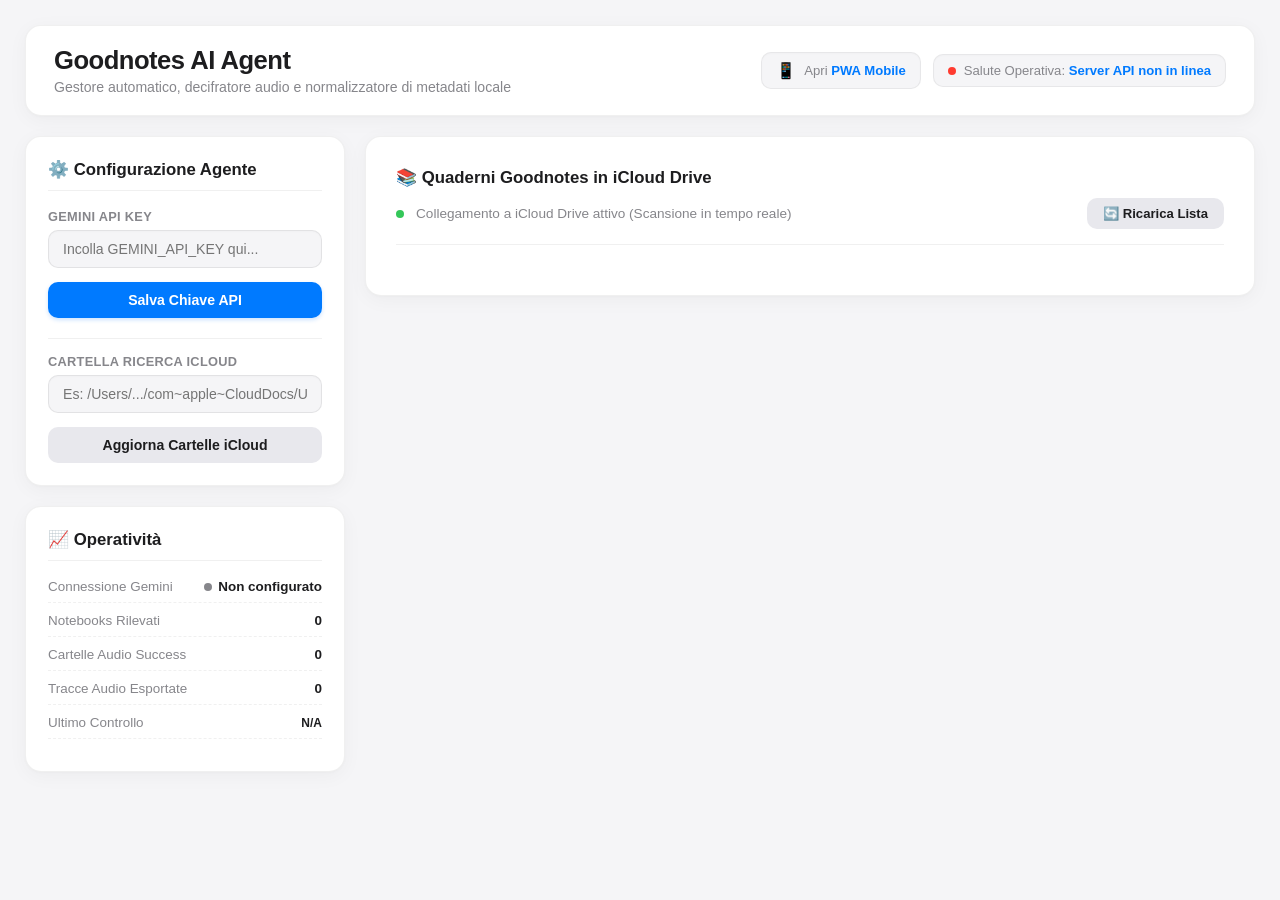
==== commit b82d7b6d: "feat(dashboard): add quick PWA mobile navigation link in desktop control panel" ====
--- a/index.html
+++ b/index.html
@@ -502,6 +502,10 @@
             </div>
             
             <div class="status-badge-container">
+                <a href="./webapp/" class="system-status-card" style="text-decoration: none; color: inherit; transition: var(--transition-smooth);" title="Apri versione PWA per iPad, iPhone e Mobile">
+                    <span style="font-size: 1rem;">📱</span>
+                    <span>Apri <strong>PWA Mobile</strong></span>
+                </a>
                 <div class="loader-container" id="global-loader">
                     <div class="spinner"></div>
                     <span>Elaborazione in corso...</span>
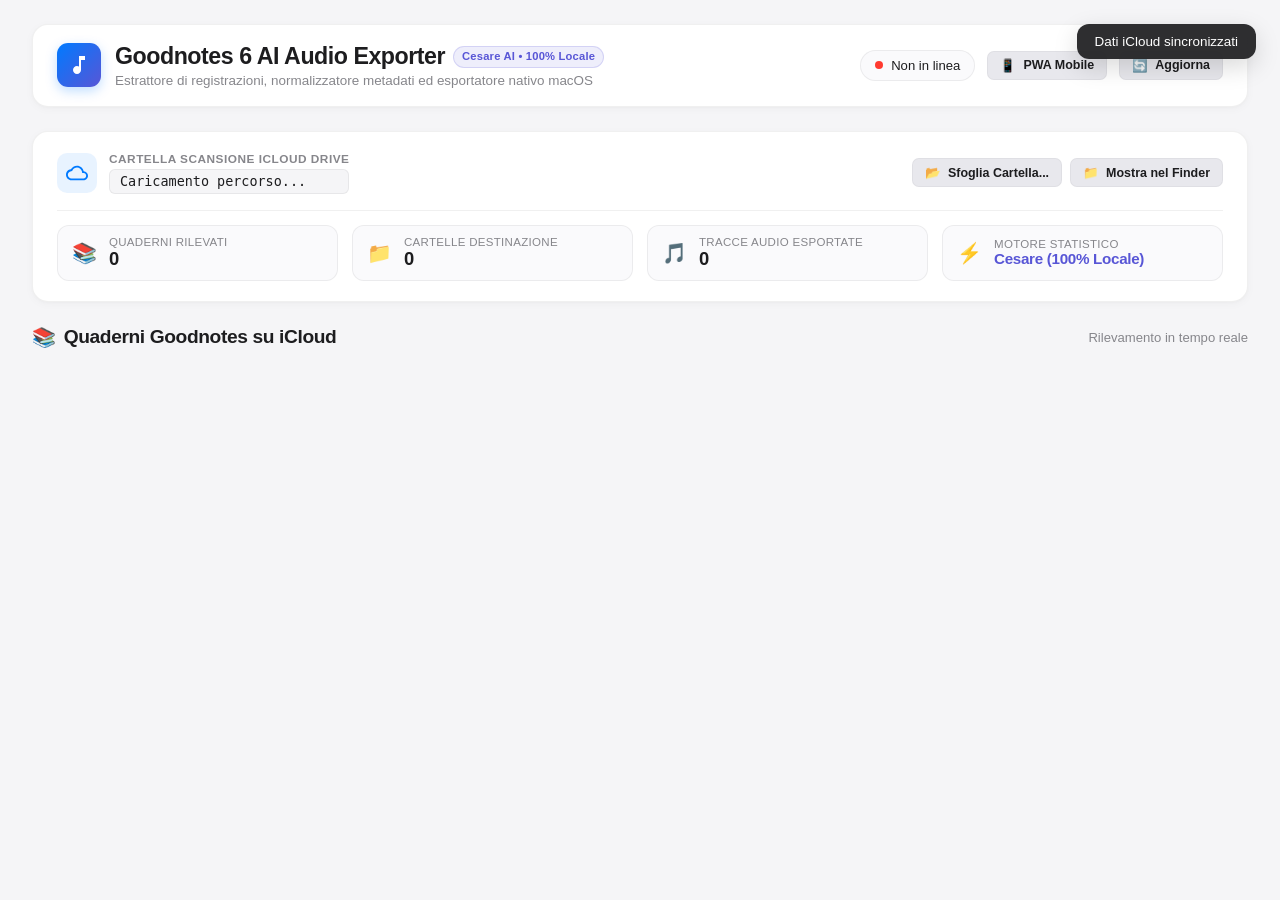
==== commit b6a45325: "refactor(desktop): modernize macOS desktop app, clean dead code, and async non-blocking routes" ====
--- a/index.html
+++ b/index.html
@@ -3,388 +3,632 @@
 <head>
     <meta charset="UTF-8">
     <meta name="viewport" content="width=device-width, initial-scale=1.0">
-    <title>Goodnotes AI Agent - Control Panel</title>
-    <!-- Google Font: Inter -->
-    <link rel="preconnect" href="https://fonts.googleapis.com">
-    <link rel="preconnect" href="https://fonts.gstatic.com" crossorigin>
-    <link href="https://fonts.googleapis.com/css2?family=Inter:wght@300;400;500;600;700;800&family=Outfit:wght@400;600;800&display=swap" rel="stylesheet">
-    
+    <title>Goodnotes 6 AI Audio Exporter</title>
+
+    <!-- Smart Redirect Mobile per iPad, iPhone e schermi touch verso la PWA standalone -->
+    <script>
+        (function() {
+            var ua = navigator.userAgent || "";
+            var isIos = /iPad|iPhone|iPod/.test(ua) || (navigator.platform === 'MacIntel' && navigator.maxTouchPoints > 1 && !window.MSStream);
+            var isAndroid = /Android/i.test(ua);
+            var isSmallScreen = window.innerWidth <= 768;
+            if (isIos || isAndroid || (isSmallScreen && ('ontouchstart' in window))) {
+                window.location.replace('./webapp/');
+            }
+        })();
+    </script>
+
     <style>
         /* ==========================================================================
-           APPLE SYSTEM DESIGN SYSTEM & LIGHT THEME
+           APPLE SYSTEM DESIGN SYSTEM (macOS LIGHT THEME)
            ========================================================================== */
         :root {
-            /* macOS Light System Colors */
-            --bg-light: #F5F5F7;
+            /* macOS System Colors */
+            --bg-canvas: #F5F5F7;
             --bg-card: #FFFFFF;
-            --bg-card-hover: #FAFAFC;
-            --border-light: rgba(0, 0, 0, 0.06);
-            --border-light-focus: rgba(0, 122, 255, 0.4);
+            --bg-card-subtle: #FAFAFC;
+            --bg-card-hover: #F2F2F7;
+            --bg-input: #FFFFFF;
             
-            /* Apple Accent System Colors */
-            --primary: #007AFF; /* Apple System Blue */
-            --secondary: #5856D6; /* Apple System Indigo */
-            --success: #34C759; /* Apple System Green */
-            --danger: #FF3B30; /* Apple System Red */
+            /* Apple Borders & Dividers */
+            --border-subtle: rgba(0, 0, 0, 0.06);
+            --border-light: rgba(0, 0, 0, 0.09);
+            --border-focus: rgba(0, 122, 255, 0.45);
+
+            /* Apple Accents */
+            --primary: #007AFF;
+            --primary-hover: #0066D6;
+            --primary-active: #0055B8;
+            --primary-tint: rgba(0, 122, 255, 0.08);
             
-            --text-main: #1D1D1F; /* Apple Charcoal Dark Gray */
-            --text-muted: #86868B; /* Apple System Muted Gray */
+            --success: #34C759;
+            --success-tint: rgba(52, 199, 89, 0.10);
             
-            --transition-smooth: all 0.3s cubic-bezier(0.25, 0.8, 0.25, 1);
-            --shadow-premium: 0 4px 20px rgba(0, 0, 0, 0.04), 0 1px 3px rgba(0, 0, 0, 0.02);
-            --shadow-hover: 0 12px 30px rgba(0, 0, 0, 0.08), 0 2px 8px rgba(0, 0, 0, 0.04);
-        }
-
-        /* Reset & Base styles */
+            --danger: #FF3B30;
+            --danger-tint: rgba(255, 59, 48, 0.10);
+            
+            --warning: #FF9500;
+            --warning-tint: rgba(255, 149, 0, 0.12);
+
+            /* Apple Neutral Typography */
+            --text-primary: #1D1D1F;
+            --text-secondary: #86868B;
+            --text-tertiary: #A1A1A6;
+
+            /* Shadows & Elevations */
+            --shadow-card: 0 2px 10px rgba(0, 0, 0, 0.03), 0 1px 3px rgba(0, 0, 0, 0.02);
+            --shadow-hover: 0 10px 24px rgba(0, 0, 0, 0.06), 0 2px 6px rgba(0, 0, 0, 0.03);
+            --shadow-popover: 0 18px 45px rgba(0, 0, 0, 0.10), 0 4px 12px rgba(0, 0, 0, 0.04);
+            --shadow-player: 0 20px 50px rgba(0, 0, 0, 0.14), 0 4px 12px rgba(0, 0, 0, 0.06);
+
+            --radius-sm: 8px;
+            --radius-md: 12px;
+            --radius-lg: 16px;
+            --radius-pill: 9999px;
+
+            --ease-apple: cubic-bezier(0.2, 0.8, 0.2, 1);
+            --transition-apple: all 0.25s var(--ease-apple);
+        }
+
+        /* Reset & Global */
         * {
             box-sizing: border-box;
             margin: 0;
             padding: 0;
+            -webkit-font-smoothing: antialiased;
         }
 
         body {
             font-family: -apple-system, BlinkMacSystemFont, "SF Pro Display", "SF Pro Text", "Helvetica Neue", Helvetica, Arial, sans-serif;
-            background-color: var(--bg-light);
-            color: var(--text-main);
+            background-color: var(--bg-canvas);
+            color: var(--text-primary);
             min-height: 100vh;
-            padding: 25px;
+            padding: 24px 32px 140px 32px;
             display: flex;
             justify-content: center;
             overflow-x: hidden;
-            -webkit-font-smoothing: antialiased;
         }
 
         .container {
             width: 100%;
-            max-width: 1280px;
+            max-width: 1320px;
             display: flex;
             flex-direction: column;
-            gap: 20px;
+            gap: 24px;
+        }
+
+        /* Typography */
+        h1, h2, h3, h4 {
+            font-weight: 600;
+            color: var(--text-primary);
+            letter-spacing: -0.02em;
         }
 
         /* ==========================================================================
-           HEADER / TOOLBAR SECTION
+           HEADER SECTION (macOS Titlebar aesthetic)
            ========================================================================== */
         header {
             display: flex;
             justify-content: space-between;
             align-items: center;
-            padding: 20px 28px;
+            padding: 18px 24px;
             background: var(--bg-card);
-            border: 1px solid var(--border-light);
-            border-radius: 16px;
-            box-shadow: var(--shadow-premium);
-            transition: var(--transition-smooth);
-        }
-
-        .header-left h1 {
-            font-size: 1.6rem;
+            border: 1px solid var(--border-subtle);
+            border-radius: var(--radius-lg);
+            box-shadow: var(--shadow-card);
+        }
+
+        .header-brand {
+            display: flex;
+            align-items: center;
+            gap: 14px;
+        }
+
+        .brand-icon {
+            width: 44px;
+            height: 44px;
+            border-radius: 11px;
+            background: linear-gradient(135deg, #007AFF 0%, #5856D6 100%);
+            display: flex;
+            align-items: center;
+            justify-content: center;
+            box-shadow: 0 4px 12px rgba(0, 122, 255, 0.25);
+            color: white;
+            flex-shrink: 0;
+        }
+
+        .brand-icon svg {
+            width: 24px;
+            height: 24px;
+            fill: currentColor;
+        }
+
+        .header-title-wrap h1 {
+            font-size: 1.45rem;
             font-weight: 700;
-            color: var(--text-main);
-            margin-bottom: 4px;
-            letter-spacing: -0.5px;
-        }
-
-        .header-left p {
-            color: var(--text-muted);
-            font-size: 0.88rem;
-            font-weight: 400;
-        }
-
-        .status-badge-container {
+            line-height: 1.2;
+            display: flex;
+            align-items: center;
+            gap: 8px;
+        }
+
+        .header-title-wrap p {
+            color: var(--text-secondary);
+            font-size: 0.84rem;
+            margin-top: 2px;
+        }
+
+        .badge-cesare {
+            font-size: 0.70rem;
+            font-weight: 600;
+            padding: 3px 8px;
+            border-radius: var(--radius-pill);
+            background: rgba(88, 86, 214, 0.10);
+            color: #5856D6;
+            border: 1px solid rgba(88, 86, 214, 0.18);
+            letter-spacing: 0.2px;
+        }
+
+        .header-actions {
             display: flex;
             align-items: center;
             gap: 12px;
         }
 
-        .pulse-indicator {
+        .connection-pill {
+            display: inline-flex;
+            align-items: center;
+            gap: 8px;
+            padding: 7px 14px;
+            background: var(--bg-card-subtle);
+            border: 1px solid var(--border-subtle);
+            border-radius: var(--radius-pill);
+            font-size: 0.82rem;
+            font-weight: 500;
+            color: var(--text-primary);
+        }
+
+        .pulse-dot {
             width: 8px;
             height: 8px;
+            border-radius: 50%;
             background-color: var(--success);
-            border-radius: 50%;
-            animation: pulse 2s infinite ease-in-out;
-        }
-
-        @keyframes pulse {
-            0% { transform: scale(0.9); opacity: 0.6; }
-            50% { transform: scale(1.1); opacity: 1; }
-            100% { transform: scale(0.9); opacity: 0.6; }
-        }
-
-        .system-status-card {
-            background: #F5F5F7;
-            border: 1px solid var(--border-light);
-            padding: 8px 14px;
+            box-shadow: 0 0 0 0 rgba(52, 199, 89, 0.7);
+            animation: pulse-ring 2s infinite ease-out;
+        }
+
+        @keyframes pulse-ring {
+            0% { box-shadow: 0 0 0 0 rgba(52, 199, 89, 0.5); }
+            70% { box-shadow: 0 0 0 6px rgba(52, 199, 89, 0); }
+            100% { box-shadow: 0 0 0 0 rgba(52, 199, 89, 0); }
+        }
+
+        /* Buttons (Apple HIG) */
+        .btn {
+            display: inline-flex;
+            align-items: center;
+            justify-content: center;
+            gap: 7px;
+            padding: 8px 16px;
+            background: var(--primary);
+            color: #FFFFFF;
+            border: 1px solid transparent;
+            border-radius: var(--radius-sm);
+            font-family: inherit;
+            font-size: 0.84rem;
+            font-weight: 600;
+            cursor: pointer;
+            transition: var(--transition-apple);
+            text-decoration: none;
+            white-space: nowrap;
+        }
+
+        .btn:hover {
+            background: var(--primary-hover);
+            transform: translateY(-1px);
+        }
+
+        .btn:active {
+            background: var(--primary-active);
+            transform: translateY(0);
+        }
+
+        .btn-secondary {
+            background: #E8E8ED;
+            color: var(--text-primary);
+            border: 1px solid rgba(0, 0, 0, 0.04);
+            box-shadow: none;
+        }
+
+        .btn-secondary:hover {
+            background: #DEDEE3;
+            color: var(--text-primary);
+        }
+
+        .btn-secondary:active {
+            background: #D4D4DA;
+        }
+
+        .btn-sm {
+            padding: 6px 12px;
+            font-size: 0.78rem;
+            border-radius: 7px;
+        }
+
+        .btn-ghost {
+            background: transparent;
+            color: var(--text-secondary);
+            border: 1px solid transparent;
+        }
+
+        .btn-ghost:hover {
+            background: rgba(0, 0, 0, 0.04);
+            color: var(--text-primary);
+        }
+
+        /* ==========================================================================
+           iCLOUD STATUS & SEARCH PATH BAR
+           ========================================================================== */
+        .icloud-bar-card {
+            background: var(--bg-card);
+            border: 1px solid var(--border-subtle);
+            border-radius: var(--radius-lg);
+            padding: 20px 24px;
+            box-shadow: var(--shadow-card);
+            display: flex;
+            flex-direction: column;
+            gap: 16px;
+        }
+
+        .icloud-bar-top {
+            display: flex;
+            justify-content: space-between;
+            align-items: center;
+            flex-wrap: wrap;
+            gap: 12px;
+        }
+
+        .icloud-info {
+            display: flex;
+            align-items: center;
+            gap: 12px;
+            flex: 1;
+            min-width: 280px;
+        }
+
+        .icloud-icon-box {
+            width: 40px;
+            height: 40px;
             border-radius: 10px;
-            font-size: 0.82rem;
+            background: rgba(0, 122, 255, 0.09);
+            color: var(--primary);
+            display: flex;
+            align-items: center;
+            justify-content: center;
+            flex-shrink: 0;
+        }
+
+        .icloud-path-text {
+            display: flex;
+            flex-direction: column;
+            gap: 3px;
+        }
+
+        .icloud-path-text .label {
+            font-size: 0.74rem;
+            font-weight: 600;
+            color: var(--text-secondary);
+            text-transform: uppercase;
+            letter-spacing: 0.5px;
+        }
+
+        .icloud-path-value {
+            font-family: ui-monospace, "SF Mono", Menlo, Monaco, Consolas, monospace;
+            font-size: 0.84rem;
+            color: var(--text-primary);
+            background: var(--bg-canvas);
+            padding: 4px 10px;
+            border-radius: 6px;
+            border: 1px solid var(--border-subtle);
+            word-break: break-all;
+        }
+
+        .icloud-controls {
             display: flex;
             align-items: center;
             gap: 8px;
-            box-shadow: inset 0 1px 2px rgba(0,0,0,0.02);
-        }
-
-        .system-status-card span {
-            color: var(--text-muted);
-        }
-
-        .system-status-card strong {
+        }
+
+        /* Stats Row */
+        .metrics-strip {
+            display: grid;
+            grid-template-columns: repeat(auto-fit, minmax(200px, 1fr));
+            gap: 14px;
+            padding-top: 14px;
+            border-top: 1px solid var(--border-subtle);
+        }
+
+        .metric-item {
+            display: flex;
+            align-items: center;
+            gap: 12px;
+            padding: 10px 14px;
+            background: var(--bg-card-subtle);
+            border-radius: var(--radius-md);
+            border: 1px solid var(--border-subtle);
+        }
+
+        .metric-icon {
+            font-size: 1.25rem;
+            line-height: 1;
+        }
+
+        .metric-content {
+            display: flex;
+            flex-direction: column;
+        }
+
+        .metric-label {
+            font-size: 0.72rem;
+            color: var(--text-secondary);
+            font-weight: 500;
+            text-transform: uppercase;
+            letter-spacing: 0.3px;
+        }
+
+        .metric-value {
+            font-size: 1.15rem;
+            font-weight: 700;
+            color: var(--text-primary);
+            line-height: 1.2;
+            letter-spacing: -0.02em;
+        }
+
+        /* ==========================================================================
+           NOTEBOOKS GRID
+           ========================================================================== */
+        .section-header {
+            display: flex;
+            justify-content: space-between;
+            align-items: center;
+            margin-bottom: 6px;
+        }
+
+        .section-header h2 {
+            font-size: 1.2rem;
+            font-weight: 600;
+            display: flex;
+            align-items: center;
+            gap: 8px;
+        }
+
+        .notebook-grid {
+            display: grid;
+            grid-template-columns: repeat(auto-fill, minmax(320px, 1fr));
+            gap: 20px;
+        }
+
+        .notebook-card {
+            background: var(--bg-card);
+            border: 1px solid var(--border-subtle);
+            border-radius: var(--radius-lg);
+            padding: 22px;
+            display: flex;
+            flex-direction: column;
+            justify-content: space-between;
+            min-height: 250px;
+            transition: var(--transition-apple);
+            box-shadow: var(--shadow-card);
+            position: relative;
+        }
+
+        .notebook-card:hover {
+            transform: translateY(-2px);
+            border-color: rgba(0, 122, 255, 0.22);
+            box-shadow: var(--shadow-hover);
+        }
+
+        .notebook-card-header {
+            display: flex;
+            justify-content: space-between;
+            align-items: flex-start;
+            margin-bottom: 12px;
+        }
+
+        .notebook-type-tag {
+            font-size: 0.68rem;
+            font-weight: 600;
+            text-transform: uppercase;
+            letter-spacing: 0.4px;
+            padding: 3px 8px;
+            border-radius: 6px;
+            background: var(--primary-tint);
             color: var(--primary);
-            font-weight: 600;
-        }
-
-        /* ==========================================================================
-           MAIN CONTENT GRID
-           ========================================================================== */
-        .main-layout {
-            display: grid;
-            grid-template-columns: 320px 1fr;
-            gap: 20px;
-        }
-
-        @media (max-width: 1024px) {
-            .main-layout {
-                grid-template-columns: 1fr;
-            }
-        }
-
-        /* Sidebar Settings Panel */
-        .sidebar {
-            display: flex;
-            flex-direction: column;
-            gap: 20px;
-        }
-
-        .settings-card {
-            background: var(--bg-card);
-            border: 1px solid var(--border-light);
-            border-radius: 16px;
-            padding: 22px;
-            box-shadow: var(--shadow-premium);
-        }
-
-        .card-title {
-            font-size: 1.05rem;
-            font-weight: 600;
-            color: var(--text-main);
-            margin-bottom: 18px;
-            display: flex;
-            align-items: center;
-            gap: 8px;
-            border-bottom: 1px solid var(--border-light);
-            padding-bottom: 10px;
-        }
-
-        .form-group {
+            border: 1px solid rgba(0, 122, 255, 0.15);
+        }
+
+        .notebook-date-text {
+            font-size: 0.74rem;
+            color: var(--text-secondary);
+            display: flex;
+            align-items: center;
+            gap: 4px;
+        }
+
+        .notebook-title {
+            font-size: 1.15rem;
+            font-weight: 700;
+            color: var(--text-primary);
+            line-height: 1.3;
+            margin-bottom: 4px;
+            word-break: break-word;
+        }
+
+        .notebook-folder-path {
+            font-size: 0.78rem;
+            color: var(--text-secondary);
+            display: flex;
+            align-items: center;
+            gap: 5px;
+            margin-bottom: 8px;
+            overflow: hidden;
+            text-overflow: ellipsis;
+            white-space: nowrap;
+        }
+
+        .notebook-size-badge {
+            display: inline-flex;
+            align-items: center;
+            gap: 4px;
+            font-size: 0.74rem;
+            color: var(--text-tertiary);
+            font-family: ui-monospace, "SF Mono", Menlo, Monaco, Consolas, monospace;
+        }
+
+        .export-mapping-box {
+            margin-top: 16px;
+            padding-top: 14px;
+            border-top: 1px solid var(--border-subtle);
             display: flex;
             flex-direction: column;
             gap: 6px;
-            margin-bottom: 14px;
-        }
-
-        .form-group label {
-            font-size: 0.8rem;
-            color: var(--text-muted);
+        }
+
+        .export-mapping-label {
+            font-size: 0.72rem;
+            color: var(--text-secondary);
             font-weight: 600;
             text-transform: uppercase;
             letter-spacing: 0.3px;
         }
 
-        .input-wrapper {
-            position: relative;
-        }
-
-        .form-group input {
+        .select-browse-row {
+            display: flex;
+            gap: 8px;
+            align-items: center;
+        }
+
+        .folder-select {
+            flex: 1;
+            padding: 8px 12px;
+            background: var(--bg-canvas);
+            border: 1px solid var(--border-light);
+            border-radius: var(--radius-sm);
+            color: var(--text-primary);
+            font-family: inherit;
+            font-size: 0.82rem;
+            outline: none;
+            transition: var(--transition-apple);
+            cursor: pointer;
             width: 100%;
-            padding: 10px 14px;
-            background: #F5F5F7;
-            border: 1px solid rgba(0, 0, 0, 0.08);
-            border-radius: 10px;
-            color: var(--text-main);
-            font-family: inherit;
-            font-size: 0.88rem;
-            transition: var(--transition-smooth);
-            box-shadow: inset 0 1px 2px rgba(0,0,0,0.02);
-        }
-
-        .form-group input:focus {
-            outline: none;
+        }
+
+        .folder-select:focus {
             background: #FFFFFF;
             border-color: var(--primary);
             box-shadow: 0 0 0 3px rgba(0, 122, 255, 0.15);
         }
 
-        .btn {
-            display: inline-flex;
-            justify-content: center;
-            align-items: center;
-            gap: 6px;
-            width: 100%;
-            padding: 10px 16px;
-            background: var(--primary);
-            border: none;
-            border-radius: 10px;
-            color: white;
-            font-family: inherit;
-            font-size: 0.88rem;
-            font-weight: 600;
-            cursor: pointer;
-            transition: var(--transition-smooth);
-            box-shadow: 0 2px 4px rgba(0, 122, 255, 0.2);
-        }
-
-        .btn:hover {
-            background: #0066D6;
-            transform: translateY(-1px);
-            box-shadow: 0 4px 8px rgba(0, 122, 255, 0.3);
-        }
-
-        .btn:active {
-            transform: translateY(0) scale(0.98);
-        }
-
-        .btn-secondary {
-            background: #E8E8ED;
-            color: #1D1D1F;
-            box-shadow: none;
-        }
-
-        .btn-secondary:hover {
-            background: #E2E2E7;
-            color: #007AFF;
-            border-color: transparent;
-            transform: translateY(-1px);
-            box-shadow: 0 2px 6px rgba(0, 0, 0, 0.05);
-        }
-
-        .status-dot {
-            display: inline-block;
-            width: 8px;
-            height: 8px;
-            border-radius: 50%;
-            margin-right: 6px;
-        }
-
-        .status-active { background-color: var(--success); }
-        .status-inactive { background-color: var(--text-muted); }
-        .status-danger { background-color: var(--danger); }
-
-        .stat-row {
-            display: flex;
-            justify-content: space-between;
-            align-items: center;
-            font-size: 0.84rem;
-            margin-bottom: 10px;
-            padding-bottom: 8px;
-            border-bottom: 1px dashed var(--border-light);
-        }
-
-        .stat-row span {
-            color: var(--text-muted);
-        }
-
-        .stat-row strong {
-            color: var(--text-main);
-            font-weight: 600;
+        .card-actions-row {
+            display: flex;
+            gap: 8px;
+            margin-top: 16px;
+        }
+
+        .card-actions-row .btn {
+            flex: 1;
+        }
+
+        /* Empty State */
+        .empty-state {
+            grid-column: 1 / -1;
+            padding: 60px 20px;
+            text-align: center;
+            background: var(--bg-card);
+            border: 1px dashed var(--border-light);
+            border-radius: var(--radius-lg);
+            display: flex;
+            flex-direction: column;
+            align-items: center;
+            gap: 12px;
+        }
+
+        .empty-state-icon {
+            font-size: 2.5rem;
+            opacity: 0.6;
         }
 
         /* ==========================================================================
-           NOTEBOOK GRID SECTION
-           ========================================================================== */
-        .workspace-area {
-            display: flex;
-            flex-direction: column;
-            gap: 20px;
-        }
-
-        .notebook-grid {
-            display: grid;
-            grid-template-columns: repeat(auto-fill, minmax(280px, 1fr));
-            gap: 16px;
-        }
-
-        .notebook-card {
-            background: var(--bg-card);
-            border: 1px solid var(--border-light);
-            border-radius: 16px;
-            padding: 20px;
-            display: flex;
-            flex-direction: column;
-            justify-content: space-between;
-            min-height: 210px;
-            transition: var(--transition-smooth);
-            box-shadow: var(--shadow-premium);
-        }
-
-        .notebook-card:hover {
-            transform: translateY(-2px);
-            border-color: rgba(0, 122, 255, 0.15);
-            box-shadow: var(--shadow-hover);
-        }
-
-        .notebook-header {
-            margin-bottom: 12px;
-        }
-
-        .notebook-badge {
-            display: inline-block;
-            padding: 3px 8px;
-            border-radius: 6px;
-            font-size: 0.68rem;
-            font-weight: 600;
-            background: rgba(0, 122, 255, 0.08);
-            color: #007AFF;
-            border: 1px solid rgba(0, 122, 255, 0.12);
-        }
-
-        .notebook-card h3 {
-            font-size: 1.2rem;
-            font-weight: 700;
-            color: var(--text-main);
-            margin-bottom: 4px;
-            letter-spacing: -0.3px;
-        }
-
-        .notebook-size {
-            font-size: 0.78rem;
-            color: var(--text-muted);
-        }
-
-        .notebook-actions {
-            display: flex;
-            gap: 8px;
-            margin-top: 18px;
-        }
-
-        .notebook-actions .btn {
-            padding: 8px 12px;
-            font-size: 0.8rem;
-        }
-
-        /* ==========================================================================
-           ANALYSIS & CONSOLE DRAWERS
+           DRAWER: DECODED TRACKS VIEW
            ========================================================================== */
         .drawer-card {
             background: var(--bg-card);
-            border: 1px solid var(--border-light);
-            border-radius: 16px;
-            padding: 22px;
-            box-shadow: var(--shadow-premium);
-            display: none; /* nascosto di default */
-            animation: fadeIn 0.3s cubic-bezier(0.25, 0.8, 0.25, 1);
-        }
-
-        @keyframes fadeIn {
-            from { opacity: 0; transform: translateY(10px); }
+            border: 1px solid var(--border-subtle);
+            border-radius: var(--radius-lg);
+            padding: 24px;
+            box-shadow: var(--shadow-card);
+            display: none;
+            animation: drawerFadeIn 0.3s var(--ease-apple);
+        }
+
+        @keyframes drawerFadeIn {
+            from { opacity: 0; transform: translateY(12px); }
             to { opacity: 1; transform: translateY(0); }
         }
 
+        .drawer-header {
+            display: flex;
+            justify-content: space-between;
+            align-items: center;
+            padding-bottom: 16px;
+            border-bottom: 1px solid var(--border-subtle);
+            margin-bottom: 18px;
+        }
+
+        .drawer-title-group h3 {
+            font-size: 1.25rem;
+            display: flex;
+            align-items: center;
+            gap: 8px;
+        }
+
+        .drawer-title-group p {
+            font-size: 0.82rem;
+            color: var(--text-secondary);
+            margin-top: 2px;
+        }
+
+        .drawer-toolbar {
+            display: flex;
+            justify-content: space-between;
+            align-items: center;
+            flex-wrap: wrap;
+            gap: 12px;
+            margin-bottom: 16px;
+        }
+
+        .select-all-box {
+            display: flex;
+            align-items: center;
+            gap: 8px;
+            font-size: 0.84rem;
+            color: var(--text-primary);
+            font-weight: 500;
+            cursor: pointer;
+        }
+
+        .drawer-toolbar-actions {
+            display: flex;
+            align-items: center;
+            gap: 10px;
+        }
+
         /* Table Styling */
-        .table-container {
+        .table-responsive {
             width: 100%;
             overflow-x: auto;
-            margin-top: 15px;
-            border-radius: 12px;
-            border: 1px solid var(--border-light);
+            border: 1px solid var(--border-subtle);
+            border-radius: var(--radius-md);
             background: #FFFFFF;
         }
 
@@ -396,20 +640,21 @@
         }
 
         th {
-            background: #F5F5F7;
-            color: var(--text-muted);
+            background: var(--bg-card-subtle);
+            color: var(--text-secondary);
             font-weight: 600;
             padding: 12px 16px;
-            border-bottom: 1px solid var(--border-light);
+            border-bottom: 1px solid var(--border-subtle);
             text-transform: uppercase;
-            font-size: 0.72rem;
+            font-size: 0.70rem;
             letter-spacing: 0.5px;
         }
 
         td {
-            padding: 12px 16px;
-            border-bottom: 1px solid var(--border-light);
-            color: var(--text-main);
+            padding: 13px 16px;
+            border-bottom: 1px solid var(--border-subtle);
+            color: var(--text-primary);
+            vertical-align: middle;
         }
 
         tr:last-child td {
@@ -417,71 +662,403 @@
         }
 
         tr:hover td {
-            background: #FAFAFC;
-        }
-
-        .original-title-muted {
+            background: var(--bg-card-subtle);
+        }
+
+        .track-title-bold {
+            font-weight: 600;
+            color: var(--primary);
+            font-size: 0.92rem;
+            display: block;
+        }
+
+        .track-raw-subtext {
             font-size: 0.72rem;
-            color: var(--text-muted);
+            color: var(--text-tertiary);
+            font-family: ui-monospace, "SF Mono", Menlo, Monaco, Consolas, monospace;
             display: block;
             margin-top: 2px;
         }
 
-        .badge-status-present {
-            display: inline-block;
-            padding: 2px 6px;
+        .badge-status {
+            display: inline-flex;
+            align-items: center;
+            padding: 3px 8px;
             border-radius: 6px;
-            font-size: 0.68rem;
+            font-size: 0.70rem;
             font-weight: 600;
-            background: rgba(52, 199, 89, 0.08);
+            background: var(--success-tint);
             color: var(--success);
-            border: 1px solid rgba(52, 199, 89, 0.12);
-        }
-
-        /* Console styling (Xcode Style) */
-        .terminal-console {
-            background: #F4F4F6;
-            border: 1px solid var(--border-light);
+            border: 1px solid rgba(52, 199, 89, 0.15);
+        }
+
+        .checkbox-apple {
+            width: 17px;
+            height: 17px;
+            accent-color: var(--primary);
+            cursor: pointer;
+        }
+
+        /* ==========================================================================
+           EXPORT RESULT CARD (NATIVE APPLE macOS REPLACEMENT FOR BLACK TERMINAL)
+           ========================================================================== */
+        .export-result-card {
+            background: var(--bg-card);
+            border: 1px solid var(--border-subtle);
+            border-radius: var(--radius-lg);
+            padding: 24px;
+            box-shadow: var(--shadow-card);
+            display: none;
+            animation: drawerFadeIn 0.3s var(--ease-apple);
+        }
+
+        .result-header {
+            display: flex;
+            justify-content: space-between;
+            align-items: center;
+            margin-bottom: 18px;
+            padding-bottom: 14px;
+            border-bottom: 1px solid var(--border-subtle);
+        }
+
+        .result-banner {
+            display: flex;
+            align-items: center;
+            gap: 12px;
+            padding: 16px 20px;
+            background: var(--success-tint);
+            border: 1px solid rgba(52, 199, 89, 0.2);
+            border-radius: var(--radius-md);
+            margin-bottom: 18px;
+        }
+
+        .result-banner-icon {
+            font-size: 1.5rem;
+            color: var(--success);
+        }
+
+        .result-banner-text h4 {
+            font-size: 1rem;
+            font-weight: 700;
+            color: #1c7c34;
+        }
+
+        .result-banner-text p {
+            font-size: 0.82rem;
+            color: #2b6a3c;
+            margin-top: 2px;
+        }
+
+        .result-grid-stats {
+            display: grid;
+            grid-template-columns: repeat(auto-fit, minmax(160px, 1fr));
+            gap: 12px;
+            margin-bottom: 18px;
+        }
+
+        .result-stat-box {
+            padding: 12px 16px;
+            background: var(--bg-card-subtle);
+            border: 1px solid var(--border-subtle);
+            border-radius: var(--radius-sm);
+        }
+
+        .result-stat-box span {
+            font-size: 0.72rem;
+            color: var(--text-secondary);
+            text-transform: uppercase;
+            letter-spacing: 0.3px;
+            display: block;
+        }
+
+        .result-stat-box strong {
+            font-size: 1.2rem;
+            color: var(--text-primary);
+            font-weight: 700;
+        }
+
+        .result-path-box {
+            background: var(--bg-canvas);
+            border: 1px solid var(--border-subtle);
+            border-radius: var(--radius-md);
+            padding: 14px 18px;
+            display: flex;
+            justify-content: space-between;
+            align-items: center;
+            flex-wrap: wrap;
+            gap: 12px;
+            margin-bottom: 16px;
+        }
+
+        .result-path-details {
+            display: flex;
+            flex-direction: column;
+            gap: 3px;
+        }
+
+        .result-path-details .title {
+            font-size: 0.74rem;
+            font-weight: 600;
+            color: var(--text-secondary);
+            text-transform: uppercase;
+        }
+
+        .result-path-details .path-string {
+            font-family: ui-monospace, "SF Mono", Menlo, Monaco, Consolas, monospace;
+            font-size: 0.82rem;
+            color: var(--text-primary);
+        }
+
+        .result-details-accordion {
+            background: var(--bg-card-subtle);
+            border: 1px solid var(--border-subtle);
+            border-radius: var(--radius-sm);
+            padding: 12px 16px;
+            font-family: ui-monospace, "SF Mono", Menlo, Monaco, Consolas, monospace;
+            font-size: 0.78rem;
+            color: var(--text-primary);
+            white-space: pre-wrap;
+            max-height: 180px;
+            overflow-y: auto;
+        }
+
+        /* ==========================================================================
+           FLOATING AUDIO PLAYER (Frosted Liquid Glass macOS Aesthetic)
+           ========================================================================== */
+        #floating-audio-player {
+            position: fixed;
+            bottom: -130px;
+            left: 50%;
+            transform: translateX(-50%);
+            width: calc(100% - 48px);
+            max-width: 720px;
+            background: rgba(255, 255, 255, 0.88);
+            border: 1px solid rgba(0, 0, 0, 0.08);
+            border-radius: 22px;
+            box-shadow: var(--shadow-player);
+            backdrop-filter: blur(28px);
+            -webkit-backdrop-filter: blur(28px);
+            z-index: 1000;
+            padding: 12px 20px;
+            display: flex;
+            align-items: center;
+            gap: 16px;
+            transition: bottom 0.4s var(--ease-apple);
+        }
+
+        .player-track-info {
+            display: flex;
+            align-items: center;
+            gap: 12px;
+            min-width: 170px;
+            max-width: 220px;
+        }
+
+        .player-artwork {
+            width: 42px;
+            height: 42px;
             border-radius: 10px;
-            padding: 16px;
-            font-family: "SF Mono", "Monaco", "Courier New", monospace;
-            font-size: 0.78rem;
-            color: #1D1D1F;
-            max-height: 250px;
-            overflow-y: auto;
-            white-space: pre-wrap;
-            box-shadow: inset 0 1px 2px rgba(0,0,0,0.05);
-            margin-top: 12px;
-        }
-
-        .close-btn {
-            float: right;
+            background: linear-gradient(135deg, #007AFF 0%, #5856D6 100%);
+            display: flex;
+            align-items: center;
+            justify-content: center;
+            color: white;
+            flex-shrink: 0;
+            box-shadow: 0 4px 10px rgba(0, 122, 255, 0.25);
+        }
+
+        .player-meta {
+            overflow: hidden;
+            display: flex;
+            flex-direction: column;
+            gap: 2px;
+        }
+
+        .player-meta strong {
+            font-size: 0.84rem;
+            color: var(--text-primary);
+            font-weight: 600;
+            white-space: nowrap;
+            overflow: hidden;
+            text-overflow: ellipsis;
+            display: block;
+        }
+
+        .player-meta span {
+            font-size: 0.72rem;
+            color: var(--text-secondary);
+            white-space: nowrap;
+            overflow: hidden;
+            text-overflow: ellipsis;
+            display: block;
+        }
+
+        .player-controls-center {
+            flex: 1;
+            display: flex;
+            flex-direction: column;
+            align-items: center;
+            gap: 4px;
+        }
+
+        .player-buttons-row {
+            display: flex;
+            align-items: center;
+            gap: 12px;
+        }
+
+        .btn-circle-play {
+            width: 36px;
+            height: 36px;
+            border-radius: 50%;
+            background: var(--primary);
+            border: none;
+            color: white;
+            display: flex;
+            align-items: center;
+            justify-content: center;
             cursor: pointer;
-            color: var(--text-muted);
-            font-size: 1.1rem;
-            transition: var(--transition-smooth);
-        }
-
-        .close-btn:hover {
+            transition: var(--transition-apple);
+            box-shadow: 0 3px 8px rgba(0, 122, 255, 0.3);
+        }
+
+        .btn-circle-play:hover {
+            transform: scale(1.06);
+            background: var(--primary-hover);
+        }
+
+        .btn-circle-play:active {
+            transform: scale(0.96);
+        }
+
+        .player-timeline-row {
+            display: flex;
+            align-items: center;
+            gap: 10px;
+            width: 100%;
+        }
+
+        .player-time-badge {
+            font-family: ui-monospace, "SF Mono", Menlo, Monaco, Consolas, monospace;
+            font-size: 0.70rem;
+            color: var(--text-secondary);
+            min-width: 38px;
+            text-align: center;
+        }
+
+        .player-progress-bar {
+            flex: 1;
+            -webkit-appearance: none;
+            appearance: none;
+            height: 5px;
+            background: rgba(0, 0, 0, 0.08);
+            border-radius: var(--radius-pill);
+            outline: none;
+            cursor: pointer;
+            transition: var(--transition-apple);
+        }
+
+        .player-progress-bar::-webkit-slider-thumb {
+            -webkit-appearance: none;
+            appearance: none;
+            width: 12px;
+            height: 12px;
+            border-radius: 50%;
+            background: var(--primary);
+            box-shadow: 0 1px 4px rgba(0,0,0,0.2);
+            cursor: pointer;
+            transition: transform 0.15s ease;
+        }
+
+        .player-progress-bar::-webkit-slider-thumb:hover {
+            transform: scale(1.3);
+        }
+
+        .player-volume-group {
+            display: flex;
+            align-items: center;
+            gap: 6px;
+            width: 80px;
+        }
+
+        .player-volume-slider {
+            width: 60px;
+            -webkit-appearance: none;
+            appearance: none;
+            height: 4px;
+            background: rgba(0, 0, 0, 0.08);
+            border-radius: var(--radius-pill);
+            outline: none;
+            cursor: pointer;
+        }
+
+        .player-volume-slider::-webkit-slider-thumb {
+            -webkit-appearance: none;
+            appearance: none;
+            width: 10px;
+            height: 10px;
+            border-radius: 50%;
+            background: var(--text-secondary);
+            cursor: pointer;
+        }
+
+        .btn-close-player {
+            background: none;
+            border: none;
+            color: var(--text-secondary);
+            font-size: 1.2rem;
+            cursor: pointer;
+            padding: 4px;
+            border-radius: 50%;
+            display: flex;
+            align-items: center;
+            justify-content: center;
+            transition: var(--transition-apple);
+        }
+
+        .btn-close-player:hover {
             color: var(--danger);
-        }
-
-        /* Loading Spinner overlay */
-        .loader-container {
-            display: none;
-            align-items: center;
-            gap: 10px;
-            font-size: 0.86rem;
-            color: var(--text-muted);
-        }
-
+            background: rgba(0, 0, 0, 0.04);
+        }
+
+        /* Toast notification */
+        #toast-container {
+            position: fixed;
+            top: 24px;
+            right: 24px;
+            z-index: 2000;
+            display: flex;
+            flex-direction: column;
+            gap: 8px;
+            pointer-events: none;
+        }
+
+        .toast-msg {
+            background: rgba(29, 29, 31, 0.92);
+            color: white;
+            font-size: 0.84rem;
+            padding: 10px 18px;
+            border-radius: var(--radius-md);
+            box-shadow: 0 8px 24px rgba(0, 0, 0, 0.15);
+            backdrop-filter: blur(20px);
+            -webkit-backdrop-filter: blur(20px);
+            animation: toastIn 0.25s var(--ease-apple);
+            pointer-events: auto;
+        }
+
+        @keyframes toastIn {
+            from { opacity: 0; transform: translateY(-10px); }
+            to { opacity: 1; transform: translateY(0); }
+        }
+
+        /* Loader Spinner */
         .spinner {
             width: 16px;
             height: 16px;
-            border: 2px solid rgba(0, 0, 0, 0.05);
-            border-top: 2px solid var(--primary);
+            border: 2px solid rgba(0, 0, 0, 0.08);
+            border-top: 2px solid currentColor;
             border-radius: 50%;
-            animation: spin 0.8s linear infinite;
+            animation: spin 0.7s linear infinite;
         }
 
         @keyframes spin {
@@ -492,157 +1069,256 @@
 </head>
 <body>
     <div class="container">
-        <!-- ==================================================================
-             HEADER
-             ================================================================== -->
+        <!-- HEADER -->
         <header>
-            <div class="header-left">
-                <h1>Goodnotes AI Agent</h1>
-                <p>Gestore automatico, decifratore audio e normalizzatore di metadati locale</p>
-            </div>
-            
-            <div class="status-badge-container">
-                <a href="./webapp/" class="system-status-card" style="text-decoration: none; color: inherit; transition: var(--transition-smooth);" title="Apri versione PWA per iPad, iPhone e Mobile">
-                    <span style="font-size: 1rem;">📱</span>
-                    <span>Apri <strong>PWA Mobile</strong></span>
-                </a>
-                <div class="loader-container" id="global-loader">
-                    <div class="spinner"></div>
-                    <span>Elaborazione in corso...</span>
+            <div class="header-brand">
+                <div class="brand-icon">
+                    <svg viewBox="0 0 24 24">
+                        <path d="M12 3v10.55c-.59-.34-1.27-.55-2-.55-2.21 0-4 1.79-4 4s1.79 4 4 4 4-1.79 4-4V7h4V3h-6z"/>
+                    </svg>
                 </div>
-                <div class="system-status-card">
-                    <div class="pulse-indicator" id="health-pulse"></div>
-                    <span>Salute Operativa: <strong id="health-text">Caricamento...</strong></span>
+                <div class="header-title-wrap">
+                    <h1>
+                        Goodnotes 6 AI Audio Exporter
+                        <span class="badge-cesare">Cesare AI • 100% Locale</span>
+                    </h1>
+                    <p>Estrattore di registrazioni, normalizzatore metadati ed esportatore nativo macOS</p>
                 </div>
             </div>
+
+            <div class="header-actions">
+                <div class="connection-pill">
+                    <div class="pulse-dot" id="server-pulse"></div>
+                    <span id="server-status-text">Connesso</span>
+                </div>
+                <a href="./webapp/" class="btn btn-secondary btn-sm" title="Apri interfaccia ottimizzata per iPad e iPhone">
+                    <span>📱</span>
+                    <span>PWA Mobile</span>
+                </a>
+                <button class="btn btn-secondary btn-sm" onclick="refreshWorkspace()" title="Ricarica stato e cartelle">
+                    <span id="refresh-icon">🔄</span>
+                    <span>Aggiorna</span>
+                </button>
+            </div>
         </header>
 
-        <!-- ==================================================================
-             MAIN GRID
-             ================================================================== -->
-        <div class="main-layout">
-            <!-- Left Sidebar (Settings and Status) -->
-            <div class="sidebar">
-                <!-- settings card -->
-                <div class="settings-card">
-                    <div class="card-title">⚙️ Configurazione Agente</div>
-                    <div class="form-group">
-                        <label for="api-key">GEMINI API KEY</label>
-                        <input type="password" id="api-key" placeholder="Incolla GEMINI_API_KEY qui...">
+        <!-- iCLOUD PATH & METRICS BAR -->
+        <div class="icloud-bar-card">
+            <div class="icloud-bar-top">
+                <div class="icloud-info">
+                    <div class="icloud-icon-box">
+                        <svg width="22" height="22" viewBox="0 0 24 24" fill="currentColor">
+                            <path d="M19.35 10.04C18.67 6.59 15.64 4 12 4 9.11 4 6.6 5.64 5.35 8.04 2.34 8.36 0 10.91 0 14c0 3.31 2.69 6 6 6h13c2.76 0 5-2.24 5-5 0-2.64-2.05-4.78-4.65-4.96zM19 18H6c-2.21 0-4-1.79-4-4 0-2.05 1.53-3.76 3.56-3.97l1.07-.11.5-.95C8.08 7.14 9.94 6 12 6c2.62 0 4.88 1.86 5.39 4.43l.3 1.5 1.53.11c1.56.1 2.78 1.41 2.78 2.96 0 1.65-1.35 3-3 3z"/>
+                        </svg>
                     </div>
-                    <button class="btn" onclick="saveApiKey()" style="margin-bottom: 20px;">Salva Chiave API</button>
-                    
-                    <div class="form-group" style="border-top: 1px solid var(--border-light); padding-top: 15px;">
-                        <label for="parent-search-dir">CARTELLA RICERCA ICLOUD</label>
-                        <input type="text" id="parent-search-dir" placeholder="Es: /Users/.../com~apple~CloudDocs/Università-Docs e Registrazioni">
-                    </div>
-                    <button class="btn btn-secondary" onclick="updateParentSearchDir()">Aggiorna Cartelle iCloud</button>
-                </div>
-                
-                <!-- status card -->
-                <div class="settings-card">
-                    <div class="card-title">📈 Operatività</div>
-                    <div class="stat-row">
-                        <span>Connessione Gemini</span>
-                        <strong id="gemini-status"><span class="status-dot status-inactive"></span>Non configurato</strong>
-                    </div>
-                    <div class="stat-row">
-                        <span>Notebooks Rilevati</span>
-                        <strong id="notebooks-count">0</strong>
-                    </div>
-                    <div class="stat-row">
-                        <span>Cartelle Audio Success</span>
-                        <strong id="audio-folders-count">0</strong>
-                    </div>
-                    <div class="stat-row">
-                        <span>Tracce Audio Esportate</span>
-                        <strong id="audio-files-count">0</strong>
-                    </div>
-                    <div class="stat-row">
-                        <span>Ultimo Controllo</span>
-                        <strong id="last-update" style="font-size: 0.75rem;">N/A</strong>
+                    <div class="icloud-path-text">
+                        <span class="label">Cartella Scansione iCloud Drive</span>
+                        <span class="icloud-path-value" id="current-scan-path">Caricamento percorso...</span>
                     </div>
                 </div>
+
+                <div class="icloud-controls">
+                    <button class="btn btn-secondary btn-sm" onclick="browseScanFolder()" title="Seleziona la cartella principale Goodnotes">
+                        <span>📂</span>
+                        <span>Sfoglia Cartella...</span>
+                    </button>
+                    <button class="btn btn-secondary btn-sm" onclick="revealCurrentScanFolder()" title="Apri direttamente la cartella principale nel Finder di macOS">
+                        <span>📁</span>
+                        <span>Mostra nel Finder</span>
+                    </button>
+                </div>
             </div>
 
-            <!-- Right Main Pane (Workspace) -->
-            <div class="workspace-area">
-                <div class="settings-card" style="padding: 30px;">
-                    <div class="card-title" style="margin-bottom: 10px; border-bottom: none; padding-bottom: 0;">
-                        📚 Quaderni Goodnotes in iCloud Drive
-                    </div>
-                    
-                    <!-- Real-Time iCloud Status Header Bar -->
-                    <div style="display: flex; justify-content: space-between; align-items: center; margin-bottom: 20px; border-bottom: 1px solid var(--border-light); padding-bottom: 15px;">
-                        <span style="font-size: 0.85rem; color: var(--text-muted); display: flex; align-items: center; gap: 6px;">
-                            <span class="status-dot status-active" style="animation: pulse 2s infinite ease-in-out;"></span>
-                            Collegamento a iCloud Drive attivo (Scansione in tempo reale)
-                        </span>
-                        <button class="btn btn-secondary" onclick="fetchNotebooks(); fetchSystemStatus();" style="width: auto; padding: 8px 16px; font-size: 0.82rem; margin: 0; display: flex; align-items: center; gap: 6px; box-shadow: none;">
-                            🔄 Ricarica Lista
-                        </button>
-                    </div>
-                    
-                    <!-- Notebook card deck -->
-                    <div class="notebook-grid" id="notebook-grid-container">
-                        <!-- Caricamento dinamico dei notebook -->
+            <div class="metrics-strip">
+                <div class="metric-item">
+                    <div class="metric-icon">📚</div>
+                    <div class="metric-content">
+                        <span class="metric-label">Quaderni Rilevati</span>
+                        <span class="metric-value" id="stat-notebooks">0</span>
                     </div>
                 </div>
-
-                <!-- Analysis Drawer -->
-                <div class="drawer-card" id="analysis-drawer">
-                    <span class="close-btn" onclick="closeDrawer('analysis-drawer')">&times;</span>
-                    <div class="card-title" id="analysis-title">📊 Analisi Metadati & Registrazioni</div>
-                    
-                    <div class="notebook-actions" style="margin-top: -10px; margin-bottom: 20px; justify-content: flex-end;">
-                        <button class="btn" style="width: auto; padding: 10px 25px; font-size: 0.85rem;" id="btn-export-selected" onclick="exportSelectedTracks()">Esporta Tracce Selezionate</button>
-                    </div>
-                    
-                    <div class="table-container">
-                        <table>
-                            <thead>
-                                <tr>
-                                    <th style="width: 50px; text-align: center;"><input type="checkbox" id="check-all" onchange="toggleCheckAll(this)"></th>
-                                    <th>Data Reg.</th>
-                                    <th>Traccia Audio (Decifrata / Criptata Originale)</th>
-                                    <th>Durata</th>
-                                    <th>Dimensione</th>
-                                    <th style="text-align: center;">Ascolta</th>
-                                    <th>Stato</th>
-                                </tr>
-                            </thead>
-                            <tbody id="analysis-table-body">
-                                <!-- Righe caricate dinamicamente -->
-                            </tbody>
-                        </table>
+                <div class="metric-item">
+                    <div class="metric-icon">📁</div>
+                    <div class="metric-content">
+                        <span class="metric-label">Cartelle Destinazione</span>
+                        <span class="metric-value" id="stat-folders">0</span>
                     </div>
                 </div>
-
-                <!-- Export Terminal console Drawer -->
-                <div class="drawer-card" id="export-drawer">
-                    <span class="close-btn" onclick="closeDrawer('export-drawer')">&times;</span>
-                    <div class="card-title">🖥️ Output Console Esportazione</div>
-                    
-                    <div class="terminal-console" id="terminal-output">
-                        In attesa di operazioni...
+                <div class="metric-item">
+                    <div class="metric-icon">🎵</div>
+                    <div class="metric-content">
+                        <span class="metric-label">Tracce Audio Esportate</span>
+                        <span class="metric-value" id="stat-exported">0</span>
+                    </div>
+                </div>
+                <div class="metric-item">
+                    <div class="metric-icon">⚡</div>
+                    <div class="metric-content">
+                        <span class="metric-label">Motore Statistico</span>
+                        <span class="metric-value" style="font-size: 0.95rem; color: #5856D6;">Cesare (100% Locale)</span>
                     </div>
                 </div>
             </div>
         </div>
+
+        <!-- NOTEBOOKS SECTION -->
+        <div>
+            <div class="section-header">
+                <h2>
+                    <span>📚</span>
+                    <span>Quaderni Goodnotes su iCloud</span>
+                </h2>
+                <span id="notebooks-summary-text" style="font-size: 0.82rem; color: var(--text-secondary);">Rilevamento in tempo reale</span>
+            </div>
+
+            <div class="notebook-grid" id="notebook-grid">
+                <!-- Generato dinamicamente via JS -->
+            </div>
+        </div>
+
+        <!-- DRAWER: TRACCE AUDIO DECODIFICATE -->
+        <div class="drawer-card" id="analysis-drawer">
+            <div class="drawer-header">
+                <div class="drawer-title-group">
+                    <h3 id="drawer-notebook-title">📊 Analisi Tracce Audio</h3>
+                    <p id="drawer-notebook-subtitle">Decodifica metadati e durata</p>
+                </div>
+                <button class="btn btn-ghost btn-sm" onclick="closeAnalysisDrawer()" style="font-size: 1.1rem; line-height: 1;">✕</button>
+            </div>
+
+            <div class="drawer-toolbar">
+                <label class="select-all-box">
+                    <input type="checkbox" id="check-all-tracks" class="checkbox-apple" onchange="toggleSelectAllTracks(this)">
+                    <span id="select-all-label">Seleziona tutti</span>
+                </label>
+
+                <div class="drawer-toolbar-actions">
+                    <button class="btn" id="btn-export-selected" onclick="exportSelectedTracks()">
+                        <span>⚡</span>
+                        <span>Esporta Registrazioni Selezionate (M4A)</span>
+                    </button>
+                </div>
+            </div>
+
+            <div class="table-responsive">
+                <table>
+                    <thead>
+                        <tr>
+                            <th style="width: 44px; text-align: center;">✓</th>
+                            <th>Data e Ora</th>
+                            <th>Titolo Traccia Decodificato (Cesare AI)</th>
+                            <th>Durata</th>
+                            <th>Dimensione</th>
+                            <th style="text-align: center;">Ascolta</th>
+                            <th>Stato</th>
+                        </tr>
+                    </thead>
+                    <tbody id="analysis-table-body">
+                        <!-- Popolato dinamicamente -->
+                    </tbody>
+                </table>
+            </div>
+        </div>
+
+        <!-- EXPORT RESULT CARD (MODERN macOS REPLACEMENT FOR BLACK TERMINAL) -->
+        <div class="export-result-card" id="export-result-card">
+            <div class="result-header">
+                <h3>📦 Esito Esportazione Registrazioni</h3>
+                <button class="btn btn-ghost btn-sm" onclick="closeExportResultCard()" style="font-size: 1.1rem;">✕</button>
+            </div>
+
+            <div class="result-banner" id="result-banner">
+                <div class="result-banner-icon" id="result-banner-icon">✓</div>
+                <div class="result-banner-text">
+                    <h4 id="result-banner-title">Esportazione completata con successo</h4>
+                    <p id="result-banner-desc">Tutte le tracce audio sono state convertite e memorizzate su disco.</p>
+                </div>
+            </div>
+
+            <div class="result-grid-stats">
+                <div class="result-stat-box">
+                    <span>Totale Elaborate</span>
+                    <strong id="result-stat-total">0</strong>
+                </div>
+                <div class="result-stat-box">
+                    <span>Nuovi File Esportati</span>
+                    <strong id="result-stat-exported" style="color: var(--success);">0</strong>
+                </div>
+                <div class="result-stat-box">
+                    <span>File Saltati (Già presenti)</span>
+                    <strong id="result-stat-skipped" style="color: var(--text-secondary);">0</strong>
+                </div>
+                <div class="result-stat-box">
+                    <span>Errori</span>
+                    <strong id="result-stat-failed">0</strong>
+                </div>
+            </div>
+
+            <div class="result-path-box">
+                <div class="result-path-details">
+                    <span class="title">Cartella di Destinazione su Mac</span>
+                    <span class="path-string" id="result-output-path">/Users/...</span>
+                </div>
+                <button class="btn btn-secondary btn-sm" id="btn-reveal-result" onclick="revealExportResultFolder()">
+                    <span>📁</span>
+                    <span>Mostra nel Finder</span>
+                </button>
+            </div>
+
+            <div class="result-details-accordion" id="result-raw-details">
+                Dettagli operazione completata.
+            </div>
+        </div>
     </div>
 
-    <!-- Floating Audio Player Bar -->
-    <div id="floating-audio-player" style="position: fixed; bottom: -100px; left: 50%; transform: translateX(-50%); width: 90%; max-width: 650px; background: rgba(255, 255, 255, 0.96); border: 1px solid rgba(0, 0, 0, 0.08); border-radius: 20px; box-shadow: 0 12px 40px rgba(0,0,0,0.08); backdrop-filter: blur(25px); -webkit-backdrop-filter: blur(25px); z-index: 1000; padding: 14px 22px; transition: bottom 0.4s cubic-bezier(0.16, 1, 0.3, 1); display: flex; align-items: center; gap: 15px;">
-        <div style="flex: 1; min-width: 0;">
-            <strong id="player-track-title" style="color: #1D1D1F; font-size: 0.92rem; display: block; overflow: hidden; text-overflow: ellipsis; white-space: nowrap; font-weight: 600;">Nessuna traccia in riproduzione</strong>
-            <span id="player-track-notebook" style="color: #86868B; font-size: 0.75rem; display: block; margin-top: 2px;">Goodnotes Notebook</span>
+    <!-- FLOATING AUDIO PLAYER (LIQUID FROSTED GLASS) -->
+    <div id="floating-audio-player">
+        <div class="player-track-info">
+            <div class="player-artwork">
+                <svg width="20" height="20" viewBox="0 0 24 24" fill="currentColor">
+                    <path d="M12 3v10.55c-.59-.34-1.27-.55-2-.55-2.21 0-4 1.79-4 4s1.79 4 4 4 4-1.79 4-4V7h4V3h-6z"/>
+                </svg>
+            </div>
+            <div class="player-meta">
+                <strong id="player-title">Nessuna traccia</strong>
+                <span id="player-notebook">Goodnotes Notebook</span>
+            </div>
         </div>
-        <audio id="audio-element" controls style="flex: 2; height: 38px; border-radius: 10px; outline: none;"></audio>
-        <button onclick="closeAudioPlayer()" style="background: none; border: none; font-size: 1.4rem; cursor: pointer; color: #86868B; transition: var(--transition-smooth); padding: 0 5px; line-height: 1;">&times;</button>
+
+        <div class="player-controls-center">
+            <div class="player-buttons-row">
+                <button class="btn-circle-play" id="btn-play-pause" onclick="togglePlayPause()" title="Riproduci / Pausa">
+                    <svg id="icon-play" width="16" height="16" viewBox="0 0 24 24" fill="currentColor">
+                        <polygon points="5 3 19 12 5 21 5 3"></polygon>
+                    </svg>
+                    <svg id="icon-pause" width="16" height="16" viewBox="0 0 24 24" fill="currentColor" style="display: none;">
+                        <rect x="6" y="4" width="4" height="16"></rect>
+                        <rect x="14" y="4" width="4" height="16"></rect>
+                    </svg>
+                </button>
+            </div>
+
+            <div class="player-timeline-row">
+                <span class="player-time-badge" id="player-time-current">00:00</span>
+                <input type="range" class="player-progress-bar" id="player-progress" min="0" max="100" value="0" oninput="seekAudio(this.value)">
+                <span class="player-time-badge" id="player-time-total">00:00</span>
+            </div>
+        </div>
+
+        <div class="player-volume-group">
+            <span style="font-size: 0.85rem; color: var(--text-secondary);">🔊</span>
+            <input type="range" class="player-volume-slider" id="player-volume" min="0" max="1" step="0.05" value="1" oninput="changeVolume(this.value)" title="Volume">
+        </div>
+
+        <button class="btn-close-player" onclick="closeAudioPlayer()" title="Chiudi player">&times;</button>
+        <audio id="html5-audio" preload="auto" style="display: none;"></audio>
     </div>
 
+    <!-- TOAST CONTAINER -->
+    <div id="toast-container"></div>
+
     <!-- ==================================================================
-         CORE CONTROL PANEL JS LOGIC
+         JAVASCRIPT CLIENT APPLICATION LOGIC
          ================================================================== -->
     <script>
         const API_URL = `${window.location.origin}/api`;
@@ -650,584 +1326,659 @@
         let availablePaths = [];
         let folderMappings = {};
         let currentParentSearchDir = "";
-
-        // Al caricamento della pagina
+        let lastExportedOutputDir = "";
+
+        const audioElement = document.getElementById("html5-audio");
+        const playerBar = document.getElementById("floating-audio-player");
+        const btnPlayPause = document.getElementById("btn-play-pause");
+        const iconPlay = document.getElementById("icon-play");
+        const iconPause = document.getElementById("icon-pause");
+        const progressSlider = document.getElementById("player-progress");
+        const timeCurrentEl = document.getElementById("player-time-current");
+        const timeTotalEl = document.getElementById("player-time-total");
+
+        // Inizializzazione al caricamento
         document.addEventListener("DOMContentLoaded", () => {
-            fetchSystemStatus();
-            fetchNotebooks();
-            
-            // Aggiorna lo stato generale e la lista ogni 10 secondi per rilevare nuovi notebook su iCloud
+            initAudioEvents();
+            refreshWorkspace();
+
+            // Polling leggero ogni 15 secondi per rilevare nuovi quaderni iCloud
             setInterval(() => {
                 fetchSystemStatus();
-                fetchNotebooks();
-            }, 10000);
+            }, 15000);
         });
 
-        // Mostra o nasconde i loader
-        function toggleLoader(show) {
-            document.getElementById("global-loader").style.display = show ? "flex" : "none";
-        }
-
-        // Recupera lo stato operativo
+        // Mostra notifica non bloccante toast in stile Apple macOS
+        function showToast(message, duration = 3000) {
+            const container = document.getElementById("toast-container");
+            const toast = document.createElement("div");
+            toast.className = "toast-msg";
+            toast.innerText = message;
+            container.appendChild(toast);
+            setTimeout(() => {
+                toast.style.opacity = "0";
+                toast.style.transform = "translateY(-8px)";
+                toast.style.transition = "all 0.25s ease";
+                setTimeout(() => toast.remove(), 250);
+            }, duration);
+        }
+
+        // Ricarica sincronizzata di tutta la dashboard
+        async function refreshWorkspace() {
+            const refreshIcon = document.getElementById("refresh-icon");
+            if (refreshIcon) refreshIcon.classList.add("spinner");
+            try {
+                await Promise.all([fetchSystemStatus(), fetchNotebooks()]);
+                showToast("Dati iCloud sincronizzati");
+            } catch (err) {
+                console.error("Errore aggiornamento:", err);
+            } finally {
+                if (refreshIcon) refreshIcon.classList.remove("spinner");
+            }
+        }
+
+        // Recupera metriche generali dal server
         async function fetchSystemStatus() {
             try {
-                const response = await fetch(`${API_URL}/status`);
-                const data = await response.json();
-                
+                const res = await fetch(`${API_URL}/status`);
+                const data = await res.json();
                 if (data.error) throw new Error(data.error);
 
-                document.getElementById("health-text").innerText = data.status;
-                document.getElementById("notebooks-count").innerText = data.notebooks_in_risorse;
-                document.getElementById("audio-folders-count").innerText = data.cartelle_audio_in_success;
-                document.getElementById("audio-files-count").innerText = data.file_audio_esportati;
-                document.getElementById("last-update").innerText = data.timestamp;
-
-                // Aggiorna indicatore chiave Gemini con tick o croce
-                const geminiStatus = document.getElementById("gemini-status");
-                if (data.api_key_configured) {
-                    if (data.api_key_valid) {
-                        geminiStatus.innerHTML = `<span class="status-dot status-active"></span>✓ Valida e Attiva`;
-                        geminiStatus.style.color = "var(--success)";
-                    } else {
-                        geminiStatus.innerHTML = `<span class="status-dot status-danger"></span>✗ Non Valida`;
-                        geminiStatus.style.color = "var(--danger)";
-                    }
-                    document.getElementById("api-key").placeholder = "••••••••••••••••••••••••••••••••";
-                } else {
-                    geminiStatus.innerHTML = `<span class="status-dot status-inactive"></span>✗ Mancante`;
-                    geminiStatus.style.color = "";
+                document.getElementById("server-status-text").innerText = "Connesso";
+                document.getElementById("server-pulse").style.backgroundColor = "var(--success)";
+                document.getElementById("stat-notebooks").innerText = data.notebooks_in_risorse || 0;
+                document.getElementById("stat-folders").innerText = data.cartelle_audio_in_success || 0;
+                document.getElementById("stat-exported").innerText = data.file_audio_esportati || 0;
+            } catch (err) {
+                console.warn("Backend non raggiungibile:", err);
+                document.getElementById("server-status-text").innerText = "Non in linea";
+                document.getElementById("server-pulse").style.backgroundColor = "var(--danger)";
+            }
+        }
+
+        // Recupera la lista dei quaderni e i percorsi disponibili
+        async function fetchNotebooks() {
+            try {
+                // 1. Carica percorsi e mappature
+                const pathsRes = await fetch(`${API_URL}/export_paths`);
+                const pathsData = await pathsRes.json();
+                availablePaths = pathsData.paths || [];
+                folderMappings = pathsData.mappings || {};
+                currentParentSearchDir = pathsData.parent_search_dir || "";
+
+                document.getElementById("current-scan-path").innerText = currentParentSearchDir || "Cartella standard Goodnotes";
+
+                // 2. Carica quaderni Goodnotes
+                const nbRes = await fetch(`${API_URL}/notebooks`);
+                const notebooks = await nbRes.json();
+
+                const grid = document.getElementById("notebook-grid");
+                grid.innerHTML = "";
+
+                if (!notebooks || notebooks.length === 0) {
+                    grid.innerHTML = `
+                        <div class="empty-state">
+                            <div class="empty-state-icon">📂</div>
+                            <h3 style="font-size: 1.1rem;">Nessun quaderno Goodnotes trovato</h3>
+                            <p style="color: var(--text-secondary); font-size: 0.84rem; max-width: 420px;">
+                                Non sono stati individuati file .goodnotes nella cartella configurata. Fai clic su "Sfoglia Cartella" in alto per puntare alla cartella esatta su iCloud Drive.
+                            </p>
+                            <button class="btn btn-secondary btn-sm" onclick="browseScanFolder()" style="margin-top: 6px;">
+                                📁 Seleziona Cartella iCloud
+                            </button>
+                        </div>
+                    `;
+                    document.getElementById("notebooks-summary-text").innerText = "0 quaderni disponibili";
+                    return;
                 }
 
-                // Cambia colore del pulse in base alla salute
-                const pulse = document.getElementById("health-pulse");
-                pulse.className = "pulse-indicator";
+                document.getElementById("notebooks-summary-text").innerText = `${notebooks.length} quaderni disponibili`;
+
+                notebooks.forEach(nb => {
+                    const card = createNotebookCardElement(nb);
+                    grid.appendChild(card);
+                });
             } catch (err) {
-                console.error("Errore fetch status:", err);
-                document.getElementById("health-text").innerText = "Server API non in linea";
-                document.getElementById("health-pulse").style.backgroundColor = "var(--danger)";
-            }
-        }
-
-        // Salva l'associazione tra un notebook e il percorso selezionato
-        async function saveNotebookMapping(notebook, path, showToast = false) {
+                console.error("Errore fetchNotebooks:", err);
+            }
+        }
+
+        // Genera il nodo DOM per la card del singolo quaderno
+        function createNotebookCardElement(nb) {
+            const card = document.createElement("div");
+            card.className = "notebook-card";
+
+            // Trova mappatura memorizzata o calcola abbinamento intelligente
+            let selectedPath = folderMappings[nb.name] || "";
+            if (!selectedPath && availablePaths.length > 0) {
+                const match = availablePaths.find(path => {
+                    const fName = path.split("/").pop().toLowerCase();
+                    const nName = nb.name.toLowerCase();
+                    return fName === nName || fName === `${nName}_audio`;
+                });
+                if (match) {
+                    selectedPath = match;
+                    saveNotebookMapping(nb.name, match, false);
+                }
+            }
+
+            // Opzioni dropdown
+            let optionsHtml = "";
+            if (!selectedPath) {
+                optionsHtml += `<option value="" disabled selected>-- Seleziona cartella iCloud --</option>`;
+            }
+
+            const uniquePaths = new Set(availablePaths);
+            if (selectedPath) uniquePaths.add(selectedPath);
+            const sortedPaths = Array.from(uniquePaths).sort();
+
+            sortedPaths.forEach(p => {
+                const isSelected = p === selectedPath ? "selected" : "";
+                const label = p.split("/").pop() || p;
+                optionsHtml += `<option value="${escapeHtml(p)}" ${isSelected}>${escapeHtml(label)}</option>`;
+            });
+
+            optionsHtml += `<option value="__NEW__" style="color: var(--primary); font-weight: 600;">+ Crea Nuova Cartella...</option>`;
+
+            const relativeFolder = nb.folder || nb.relative_path || "iCloud Drive";
+            const dateStr = formatTimestamp(nb.mtime);
+
+            card.innerHTML = `
+                <div>
+                    <div class="notebook-card-header">
+                        <span class="notebook-type-tag">${escapeHtml(nb.type || "goodnotes")}</span>
+                        <span class="notebook-date-text">
+                            🕒 ${dateStr}
+                        </span>
+                    </div>
+
+                    <h3 class="notebook-title">${escapeHtml(nb.name)}</h3>
+                    <div class="notebook-folder-path" title="${escapeHtml(nb.path || relativeFolder)}">
+                        <span>📂</span>
+                        <span>${escapeHtml(relativeFolder)}</span>
+                    </div>
+                    <div class="notebook-size-badge">
+                        <span>Dimensione:</span>
+                        <strong>${nb.size_mb || 0} MB</strong>
+                    </div>
+
+                    <div class="export-mapping-box">
+                        <span class="export-mapping-label">Cartella Destinazione (iCloud)</span>
+                        <div class="select-browse-row">
+                            <select id="export-path-${escapeAttr(nb.name)}" class="folder-select" onchange="handlePathChange('${escapeJs(nb.name)}', this)">
+                                ${optionsHtml}
+                            </select>
+                            <button class="btn btn-secondary btn-sm" onclick="browseFolderForNotebook('${escapeJs(nb.name)}')" title="Sfoglia con selettore nativo macOS">
+                                📁 Sfoglia
+                            </button>
+                            <button class="btn btn-secondary btn-sm" onclick="revealNotebookFolder('${escapeJs(nb.name)}')" title="Mostra nel Finder">
+                                ↗
+                            </button>
+                        </div>
+                    </div>
+                </div>
+
+                <div class="card-actions-row">
+                    <button class="btn btn-secondary" onclick="analyzeNotebook('${escapeJs(nb.name)}')">
+                        <span>📊</span>
+                        <span>Analizza Tracce</span>
+                    </button>
+                    <button class="btn" onclick="exportNotebookDirect('${escapeJs(nb.name)}')">
+                        <span>⚡</span>
+                        <span>Esporta M4A</span>
+                    </button>
+                </div>
+            `;
+
+            return card;
+        }
+
+        // Salva la mappatura tra notebook e cartella
+        async function saveNotebookMapping(notebook, path, notify = true) {
             try {
-                const response = await fetch(`${API_URL}/mapping`, {
+                const res = await fetch(`${API_URL}/mapping`, {
                     method: "POST",
                     headers: { "Content-Type": "application/json" },
-                    body: JSON.stringify({ notebook: notebook, path: path })
+                    body: JSON.stringify({ notebook, path })
                 });
-                const data = await response.json();
+                const data = await res.json();
                 if (data.error) throw new Error(data.error);
-                
+
                 folderMappings[notebook] = path;
-                if (showToast) {
-                    console.log(`[Agente AI] Mappatura salvata per ${notebook}: ${path}`);
+                if (notify) {
+                    showToast(`Cartella salvata per "${notebook}"`);
+                    fetchSystemStatus();
                 }
             } catch (err) {
-                console.error("Errore nel salvataggio della mappatura:", err);
-            }
-        }
-
-        // Aggiorna la cartella genitore di ricerca su iCloud
-        async function updateParentSearchDir() {
-            const dirInput = document.getElementById("parent-search-dir").value.trim();
-            if (!dirInput) {
-                alert("Per favore, inserisci un percorso valido.");
+                console.error("Errore salvataggio mappatura:", err);
+            }
+        }
+
+        // Mostra nel Finder il percorso corrente di scansione iCloud
+        async function revealCurrentScanFolder() {
+            if (!currentParentSearchDir) {
+                showToast("Nessun percorso di scansione impostato");
                 return;
             }
-            
-            toggleLoader(true);
+            revealInFinder(currentParentSearchDir);
+        }
+
+        // Mostra nel Finder la cartella di destinazione del quaderno
+        function revealNotebookFolder(notebook) {
+            const select = document.getElementById(`export-path-${notebook}`);
+            const path = select ? select.value : folderMappings[notebook];
+            if (!path) {
+                showToast("Seleziona prima una cartella di destinazione");
+                return;
+            }
+            revealInFinder(path);
+        }
+
+        // Mostra nel Finder l'ultimo output di esportazione
+        function revealExportResultFolder() {
+            if (lastExportedOutputDir) {
+                revealInFinder(lastExportedOutputDir);
+            }
+        }
+
+        // Esegue la chiamata al superpotere macOS /api/reveal_finder
+        async function revealInFinder(targetPath) {
+            if (!targetPath) return;
             try {
-                const response = await fetch(`${API_URL}/export_paths?parent_search_dir=${encodeURIComponent(dirInput)}`);
-                const data = await response.json();
-                
+                const res = await fetch(`${API_URL}/reveal_finder`, {
+                    method: "POST",
+                    headers: { "Content-Type": "application/json" },
+                    body: JSON.stringify({ path: targetPath })
+                });
+                const data = await res.json();
                 if (data.error) throw new Error(data.error);
-                
-                availablePaths = data.paths || [];
-                folderMappings = data.mappings || {};
-                currentParentSearchDir = data.parent_search_dir;
-                
-                alert("Cartelle iCloud scansionate e aggiornate con successo!");
-                
-                fetchNotebooks();
-                fetchSystemStatus();
+                showToast(`Cartella aperta nel Finder`);
             } catch (err) {
-                alert(`Errore nell'aggiornamento del percorso iCloud: ${err.message}`);
-            } finally {
-                toggleLoader(false);
-            }
-        }
-
-        // Apre il dialogo nativo macOS Finder per selezionare manualmente qualsiasi cartella
-        async function browseNativeFolder(notebook) {
-            toggleLoader(true);
+                alert(`Impossibile aprire nel Finder: ${err.message}`);
+            }
+        }
+
+        // Apre il dialogo nativo macOS NSOpenPanel per la cartella di scansione principale
+        async function browseScanFolder() {
             try {
-                const response = await fetch(`${API_URL}/browse`, {
-                    method: "POST"
-                });
-                const data = await response.json();
-                
+                showToast("Apertura finestra di dialogo macOS...");
+                const res = await fetch(`${API_URL}/browse`, { method: "POST" });
+                const data = await res.json();
+                if (data.cancelled) return;
                 if (data.error) throw new Error(data.error);
-                
-                if (data.success && data.path) {
-                    const chosenPath = data.path;
+
+                if (data.path) {
+                    showToast(`Nuova cartella iCloud selezionata`);
+                    const pathsRes = await fetch(`${API_URL}/export_paths?parent_search_dir=${encodeURIComponent(data.path)}`);
+                    await refreshWorkspace();
+                }
+            } catch (err) {
+                alert(`Errore selezione cartella: ${err.message}`);
+            }
+        }
+
+        // Apre il dialogo nativo macOS NSOpenPanel per un singolo notebook
+        async function browseFolderForNotebook(notebook) {
+            try {
+                showToast("Apertura finestra di dialogo macOS...");
+                const res = await fetch(`${API_URL}/browse`, { method: "POST" });
+                const data = await res.json();
+                if (data.cancelled) return;
+                if (data.error) throw new Error(data.error);
+
+                if (data.path) {
+                    const chosen = data.path;
                     const select = document.getElementById(`export-path-${notebook}`);
-                    
                     if (select) {
-                        // Verifica se il percorso esiste già nelle opzioni del dropdown
                         let exists = false;
                         for (let i = 0; i < select.options.length; i++) {
-                            if (select.options[i].value === chosenPath) {
+                            if (select.options[i].value === chosen) {
                                 select.selectedIndex = i;
                                 exists = true;
                                 break;
                             }
                         }
-                        
-                        // Se non esiste, crea una nuova opzione personalizzata
                         if (!exists) {
                             const opt = document.createElement("option");
-                            opt.value = chosenPath;
-                            const parts = chosenPath.split("/");
-                            const displayLabel = parts[parts.length - 1] || chosenPath;
-                            opt.text = `${displayLabel} (Personalizzata)`;
+                            opt.value = chosen;
+                            opt.text = `${chosen.split("/").pop() || chosen} (Personalizzata)`;
                             select.insertBefore(opt, select.lastElementChild);
-                            select.value = chosenPath;
+                            select.value = chosen;
                         }
                     }
-                    
-                    // Salva la mappatura immediatamente
-                    await saveNotebookMapping(notebook, chosenPath, true);
-                    alert(`Mappatura salvata con successo alla cartella: \n${chosenPath}`);
-                    
-                    // Aggiorna lo stato generale per i contatori
-                    fetchSystemStatus();
-                } else if (data.cancelled) {
-                    console.log("[Agente AI] Selezione cartella annullata.");
+                    await saveNotebookMapping(notebook, chosen, true);
                 }
             } catch (err) {
-                alert(`Errore nella selezione della cartella: ${err.message}`);
-            } finally {
-                toggleLoader(false);
-            }
-        }
-
-        // Calcola l'ultima data di importazione in formato umanizzato (Oggi, Ieri, L'altro ieri, o data)
-        function formatLastImportDate(mtime) {
-            if (!mtime) return "N/A";
-            
-            const importDate = new Date(mtime * 1000);
-            const today = new Date();
-            
-            // Imposta a mezzanotte per confrontare solo i giorni di calendario
-            const d1 = new Date(today.getFullYear(), today.getMonth(), today.getDate());
-            const d2 = new Date(importDate.getFullYear(), importDate.getMonth(), importDate.getDate());
-            
-            const diffTime = d1 - d2;
-            const diffDays = Math.round(diffTime / (1000 * 60 * 60 * 24));
-            
-            if (diffDays <= 0) {
-                return "Oggi";
-            } else if (diffDays === 1) {
-                return "Ieri";
-            } else if (diffDays === 2) {
-                return "L'altro ieri";
-            } else {
-                const months = ["Gen", "Feb", "Mar", "Apr", "Mag", "Giu", "Lug", "Ago", "Set", "Ott", "Nov", "Dic"];
-                return `il ${importDate.getDate()} ${months[importDate.getMonth()]}`;
-            }
-        }
-
-        // Recupera l'elenco dei notebook e popola i dropdown
-        async function fetchNotebooks() {
+                alert(`Errore selezione cartella: ${err.message}`);
+            }
+        }
+
+        // Gestione cambio opzione nel dropdown (creazione nuova o salvataggio)
+        async function handlePathChange(notebook, select) {
+            const val = select.value;
+            if (val === "__NEW__") {
+                const folderName = prompt(`Inserisci il nome della nuova cartella/materia:\n(Verrà creata dentro: ${currentParentSearchDir})`);
+                if (folderName && folderName.trim()) {
+                    const cleanName = folderName.trim().replace(/[\/\\:\*\?"<>\|]/g, '-');
+                    try {
+                        const res = await fetch(`${API_URL}/create_folder`, {
+                            method: "POST",
+                            headers: { "Content-Type": "application/json" },
+                            body: JSON.stringify({
+                                parent_dir: currentParentSearchDir,
+                                folder_name: cleanName
+                            })
+                        });
+                        const data = await res.json();
+                        if (data.error) throw new Error(data.error);
+
+                        const newPath = data.folder_path;
+                        const opt = document.createElement("option");
+                        opt.value = newPath;
+                        opt.text = `${cleanName} (Nuova)`;
+                        select.insertBefore(opt, select.lastElementChild);
+                        select.value = newPath;
+
+                        await saveNotebookMapping(notebook, newPath, true);
+                    } catch (err) {
+                        alert(`Errore creazione cartella: ${err.message}`);
+                        select.selectedIndex = 0;
+                    }
+                } else {
+                    select.selectedIndex = 0;
+                }
+            } else if (val) {
+                await saveNotebookMapping(notebook, val, true);
+            }
+        }
+
+        // ANALIZZA REGISTRAZIONI NOTEBOOK
+        async function analyzeNotebook(name) {
+            const drawer = document.getElementById("analysis-drawer");
+            const tbody = document.getElementById("analysis-table-body");
+            const titleEl = document.getElementById("drawer-notebook-title");
+            const subtitleEl = document.getElementById("drawer-notebook-subtitle");
+
+            activeNotebookName = name;
+            titleEl.innerText = `Analisi: ${name}`;
+            subtitleEl.innerText = "Caricamento e decodifica metadati in corso...";
+            tbody.innerHTML = `<tr><td colspan="7" style="text-align: center; padding: 30px; color: var(--text-secondary);"><div class="spinner" style="margin: 0 auto 10px;"></div>Decodifica con motore Cesare AI in corso...</td></tr>`;
+
+            drawer.style.display = "block";
+            drawer.scrollIntoView({ behavior: "smooth" });
+
             try {
-                // 1. Carica i percorsi disponibili e le mappature dal server
-                try {
-                    const pathsRes = await fetch(`${API_URL}/export_paths`);
-                    const pathsData = await pathsRes.json();
-                    availablePaths = pathsData.paths || [];
-                    folderMappings = pathsData.mappings || {};
-                    currentParentSearchDir = pathsData.parent_search_dir || "";
-                    
-                    // Popola l'input di ricerca iCloud
-                    const parentInput = document.getElementById("parent-search-dir");
-                    if (parentInput && currentParentSearchDir) {
-                        parentInput.value = currentParentSearchDir;
-                    }
-                } catch (e) {
-                    console.error("Errore nel caricamento dei percorsi:", e);
-                }
-
-                // 2. Carica la lista dei notebook
-                const response = await fetch(`${API_URL}/notebooks`);
-                const notebooks = await response.json();
-                
-                const container = document.getElementById("notebook-grid-container");
-                container.innerHTML = "";
-
-                if (notebooks.length === 0) {
-                    container.innerHTML = `<p style="grid-column: 1/-1; color: var(--text-muted); text-align: center; padding: 40px 0; font-size: 0.9rem;">Nessun quaderno .goodnotes o .zip rilevato nella tua cartella iCloud.</p>`;
-                    return;
-                }
-
-                notebooks.forEach(nb => {
-                    const card = document.createElement("div");
-                    card.className = "notebook-card";
-                    
-                    // Controlla se c'è una mappatura salvata, altrimenti tenta accoppiamento intelligente
-                    const savedPath = folderMappings[nb.name];
-                    let selectedPath = savedPath || "";
-                    
-                    if (!selectedPath && availablePaths.length > 0) {
-                        // Cerca un match case-insensitive nelle cartelle reali di iCloud
-                        const match = availablePaths.find(path => {
-                            const parts = path.split("/");
-                            const folderName = parts[parts.length - 1].toLowerCase();
-                            const nbName = nb.name.toLowerCase();
-                            return folderName === nbName || folderName === `${nbName}_audio`;
-                        });
-                        if (match) {
-                            selectedPath = match;
-                            // Salva istantaneamente e silenziosamente
-                            saveNotebookMapping(nb.name, match, false);
-                        }
-                    }
-                    
-                    // Costruisce le opzioni del menu a tendina
-                    let dropdownOptions = "";
-                    
-                    if (!selectedPath) {
-                        dropdownOptions += `<option value="" disabled selected>-- Seleziona cartella iCloud --</option>`;
-                    }
-                    
-                    // Raccoglie tutti i percorsi univoci (escludendo fallback locali di Success se non espressamente mappati)
-                    let notebookPaths = new Set(availablePaths);
-                    if (selectedPath) notebookPaths.add(selectedPath);
-                    
-                    // Converte in array ordinato
-                    const sortedNotebookPaths = Array.from(notebookPaths).sort();
-                    
-                    sortedNotebookPaths.forEach(path => {
-                        const isSelected = path === selectedPath ? "selected" : "";
-                        // Estrae il nome cartella finale leggibile per il dropdown
-                        const parts = path.split("/");
-                        const displayLabel = parts[parts.length - 1] || path;
-                        dropdownOptions += `<option value="${path}" ${isSelected}>${displayLabel}</option>`;
-                    });
-                    
-                    dropdownOptions += `<option value="__NEW__" style="color: var(--primary); font-weight: 600;">+ Crea Nuova Cartella...</option>`;
-
-                    card.innerHTML = `
-                        <div class="notebook-header">
-                            <div style="display: flex; justify-content: space-between; align-items: center; margin-bottom: 10px;">
-                                <span class="notebook-badge" style="margin-bottom: 0;">${nb.type}</span>
-                                <span style="font-size: 0.75rem; color: var(--text-muted); font-weight: 500;">🕒 Modificato: <strong style="color: var(--primary);">${formatLastImportDate(nb.mtime)}</strong></span>
-                            </div>
-                            <h3>${nb.name}</h3>
-                            <span style="font-size: 0.75rem; color: var(--text-muted); display: block; margin-top: 2px; margin-bottom: 8px; overflow: hidden; text-overflow: ellipsis; white-space: nowrap;" title="${nb.relative_path}">📂 ${nb.relative_path}</span>
-                            <span class="notebook-size">Dimensione: ${nb.size_mb} MB</span>
-                            <div class="form-group" style="margin-top: 15px; margin-bottom: 0;">
-                                <label style="font-size: 0.75rem; color: var(--text-muted); font-weight: 600;">Cartella Destinazione (iCloud)</label>
-                                <div style="display: flex; gap: 8px; align-items: center; margin-top: 5px;">
-                                    <select id="export-path-${nb.name}" onchange="handlePathDropdownChange('${nb.name}', this)" style="flex: 1; padding: 8px 12px; font-size: 0.8rem; background: #F5F5F7; border: 1px solid rgba(0,0,0,0.08); border-radius: 10px; color: var(--text-main); width: 100%;">
-                                        ${dropdownOptions}
-                                    </select>
-                                    <button class="btn btn-secondary" onclick="browseNativeFolder('${nb.name}')" style="width: auto; padding: 8px 12px; font-size: 0.8rem; flex-shrink: 0; box-shadow: none; margin: 0; background: #E8E8ED; border: none;">📁 Sfoglia</button>
-                                </div>
-                            </div>
-                        </div>
-                        <div class="notebook-actions">
-                            <button class="btn btn-secondary" onclick="analyzeNotebook('${nb.name}')">Analizza</button>
-                            <button class="btn" onclick="exportNotebook('${nb.name}')">Esporta M4A</button>
-                        </div>
-                    `;
-                    container.appendChild(card);
-                });
-            } catch (err) {
-                console.error("Errore fetch notebooks:", err);
-            }
-        }
-
-        // Salva la chiave API nel file .env
-        async function saveApiKey() {
-            const keyInput = document.getElementById("api-key").value.trim();
-            if (!keyInput) {
-                alert("Per favore, inserisci una chiave API valida.");
-                return;
-            }
-
-            toggleLoader(true);
-            try {
-                const response = await fetch(`${API_URL}/config`, {
-                    method: "POST",
-                    headers: { "Content-Type": "application/json" },
-                    body: JSON.stringify({ api_key: keyInput })
-                });
-                const data = await response.json();
-
-                if (data.error) throw new Error(data.error);
-
-                alert(data.message);
-                document.getElementById("api-key").value = "";
-                fetchSystemStatus();
-            } catch (err) {
-                alert(`Errore nel salvataggio della chiave: ${err.message}`);
-            } finally {
-                toggleLoader(false);
-            }
-        }
-
-        // Chiude i cassetti
-        function closeDrawer(id) {
-            document.getElementById(id).style.display = "none";
-        }
-
-        // Riproduce una singola traccia audio
-        function playAudioTrack(notebook, uuid, cleanTitle) {
-            const player = document.getElementById("floating-audio-player");
-            const titleEl = document.getElementById("player-track-title");
-            const notebookEl = document.getElementById("player-track-notebook");
-            const audioEl = document.getElementById("audio-element");
-            
-            titleEl.innerText = cleanTitle;
-            notebookEl.innerText = `Quaderno: ${notebook}`;
-            
-            // Imposta sorgente dell'audio
-            audioEl.src = `${API_URL}/audio/play?notebook=${encodeURIComponent(notebook)}&uuid=${encodeURIComponent(uuid)}`;
-            
-            // Fai scorrere in alto il player
-            player.style.bottom = "25px";
-            
-            // Avvia la riproduzione
-            audioEl.play().catch(err => {
-                console.log("Riproduzione avviata (richiede click dell'utente in base al browser):", err);
-            });
-        }
-        
-        function closeAudioPlayer() {
-            const player = document.getElementById("floating-audio-player");
-            const audioEl = document.getElementById("audio-element");
-            
-            audioEl.pause();
-            audioEl.src = "";
-            player.style.bottom = "-100px";
-        }
-
-        // Analizza le tracce audio di un notebook
-        async function analyzeNotebook(name) {
-            toggleLoader(true);
-            try {
-                const response = await fetch(`${API_URL}/analyze`, {
+                const res = await fetch(`${API_URL}/analyze`, {
                     method: "POST",
                     headers: { "Content-Type": "application/json" },
                     body: JSON.stringify({ notebook: name })
                 });
-                const data = await response.json();
-
+                const data = await res.json();
                 if (data.error) throw new Error(data.error);
 
-                // Memorizza il notebook attivo
-                activeNotebookName = name;
-
-                // Mostra il cassetto di analisi
-                const drawer = document.getElementById("analysis-drawer");
-                drawer.style.display = "block";
-                document.getElementById("analysis-title").innerText = `📊 Analisi Registrazioni: ${data.notebook} (${data.total_recordings} tracce)`;
-
-                // Resetta il check-all a true
-                const checkAll = document.getElementById("check-all");
-                if (checkAll) checkAll.checked = true;
-
-                const tableBody = document.getElementById("analysis-table-body");
-                tableBody.innerHTML = "";
-
-                if (data.recordings.length === 0) {
-                    tableBody.innerHTML = `<tr><td colspan="7" style="text-align: center; color: var(--text-muted);">Nessuna traccia audio trovata in questo notebook.</td></tr>`;
-                } else {
-                    data.recordings.forEach(rec => {
-                        const tr = document.createElement("tr");
-                        tr.innerHTML = `
-                            <td style="text-align: center;"><input type="checkbox" class="track-checkbox" value="${rec.uuid}" checked></td>
-                            <td style="font-weight: 500;">${rec.date}</td>
-                            <td>
-                                <strong style="color: var(--primary); font-size: 0.95rem;">${rec.clean_title}</strong>
-                                <span class="original-title-muted">Cifrato originale: "${rec.raw_title}"</span>
-                            </td>
-                            <td>${rec.duration}</td>
-                            <td>${rec.size_mb} MB</td>
-                            <td style="text-align: center;">
-                                <button class="btn btn-secondary" onclick="playAudioTrack('${name.replace(/'/g, "\\'")}', '${rec.uuid}', '${rec.clean_title.replace(/'/g, "\\'")}')" style="width: auto; padding: 6px 12px; font-size: 0.75rem; display: inline-flex; align-items: center; gap: 4px; margin: 0; box-shadow: none;">
-                                    <span>▶️</span> Ascolta
-                                </button>
-                            </td>
-                            <td><span class="badge-status-present">${rec.status}</span></td>
-                        `;
-                        tableBody.appendChild(tr);
-                    });
+                subtitleEl.innerText = `${data.total_recordings || 0} registrazioni audio rilevate`;
+                tbody.innerHTML = "";
+
+                if (!data.recordings || data.recordings.length === 0) {
+                    tbody.innerHTML = `<tr><td colspan="7" style="text-align: center; padding: 24px; color: var(--text-secondary);">Nessuna traccia audio trovata in questo quaderno.</td></tr>`;
+                    return;
                 }
-                
-                // Scorri fino al cassetto
-                drawer.scrollIntoView({ behavior: "smooth" });
+
+                document.getElementById("check-all-tracks").checked = true;
+                updateSelectAllLabel();
+
+                data.recordings.forEach(rec => {
+                    const tr = document.createElement("tr");
+                    tr.innerHTML = `
+                        <td style="text-align: center;">
+                            <input type="checkbox" class="checkbox-apple track-item-checkbox" value="${escapeAttr(rec.uuid)}" checked onchange="updateSelectAllLabel()">
+                        </td>
+                        <td style="font-weight: 500; font-size: 0.82rem;">${escapeHtml(rec.date || "N/A")}</td>
+                        <td>
+                            <strong class="track-title-bold">${escapeHtml(rec.clean_title || rec.raw_title)}</strong>
+                            <span class="track-raw-subtext">UUID: ${escapeHtml(rec.uuid || "")}</span>
+                        </td>
+                        <td style="font-family: ui-monospace, 'SF Mono', monospace; font-size: 0.82rem;">${escapeHtml(rec.duration || "N/A")}</td>
+                        <td style="font-family: ui-monospace, 'SF Mono', monospace; font-size: 0.82rem;">${rec.size_mb || 0} MB</td>
+                        <td style="text-align: center;">
+                            <button class="btn btn-secondary btn-sm" onclick="playTrack('${escapeJs(name)}', '${escapeJs(rec.uuid)}', '${escapeJs(rec.clean_title || rec.raw_title)}')" title="Ascolta in streaming">
+                                <span>▶</span> Ascolta
+                            </button>
+                        </td>
+                        <td>
+                            <span class="badge-status">${escapeHtml(rec.status || "Disponibile")}</span>
+                        </td>
+                    `;
+                    tbody.appendChild(tr);
+                });
             } catch (err) {
-                alert(`Errore durante l'analisi del notebook: ${err.message}`);
-            } finally {
-                toggleLoader(false);
-            }
-        }
-
-        // Seleziona/deseleziona tutte le checkbox delle tracce
-        function toggleCheckAll(source) {
-            const checkboxes = document.querySelectorAll(".track-checkbox");
-            checkboxes.forEach(cb => cb.checked = source.checked);
-        }
-
-        // Esporta le tracce audio del notebook
-        async function exportNotebook(name) {
-            const selectPath = document.getElementById(`export-path-${name}`).value;
+                subtitleEl.innerText = "Errore durante l'analisi";
+                tbody.innerHTML = `<tr><td colspan="7" style="color: var(--danger); text-align: center; padding: 20px;">Errore: ${escapeHtml(err.message)}</td></tr>`;
+            }
+        }
+
+        function closeAnalysisDrawer() {
+            document.getElementById("analysis-drawer").style.display = "none";
+        }
+
+        function toggleSelectAllTracks(masterCheckbox) {
+            const checkboxes = document.querySelectorAll(".track-item-checkbox");
+            checkboxes.forEach(cb => cb.checked = masterCheckbox.checked);
+            updateSelectAllLabel();
+        }
+
+        function updateSelectAllLabel() {
+            const all = document.querySelectorAll(".track-item-checkbox");
+            const checked = document.querySelectorAll(".track-item-checkbox:checked");
+            const label = document.getElementById("select-all-label");
+            if (label) {
+                label.innerText = `Seleziona tutti (${checked.length}/${all.length})`;
+            }
+        }
+
+        // ESPORTAZIONE DIRETTA DELL'INTERO QUADERNO
+        async function exportNotebookDirect(name) {
+            const selectPath = document.getElementById(`export-path-${name}`)?.value;
             if (!selectPath) {
-                alert("Per favore, seleziona una cartella di destinazione prima di esportare.");
+                alert("Seleziona o sfoglia una cartella di destinazione prima di esportare.");
                 return;
             }
-
-            toggleLoader(true);
-            const consoleDrawer = document.getElementById("export-drawer");
-            const consoleOutput = document.getElementById("terminal-output");
-            
-            consoleDrawer.style.display = "block";
-            consoleOutput.innerText = `[AVVIO AGENTE AI - ${new Date().toLocaleTimeString()}]\nAvvio processo di decodifica ed esportazione per '${name}'...\n`;
-            consoleDrawer.scrollIntoView({ behavior: "smooth" });
+            executeExportRequest({ notebook: name, format: "m4a", custom_export_dir: selectPath });
+        }
+
+        // ESPORTAZIONE SELETTIVA DELLE TRACCE SPUNTATE
+        async function exportSelectedTracks() {
+            if (!activeNotebookName) return;
+
+            const selectedUuids = [];
+            document.querySelectorAll(".track-item-checkbox:checked").forEach(cb => {
+                selectedUuids.push(cb.value);
+            });
+
+            if (selectedUuids.length === 0) {
+                alert("Seleziona almeno una registrazione con la spunta prima di esportare.");
+                return;
+            }
+
+            const selectPath = document.getElementById(`export-path-${activeNotebookName}`)?.value;
+            if (!selectPath) {
+                alert("Seleziona o sfoglia una cartella di destinazione prima di esportare.");
+                return;
+            }
+
+            executeExportRequest({
+                notebook: activeNotebookName,
+                format: "m4a",
+                custom_export_dir: selectPath,
+                selected_uuids: selectedUuids
+            });
+        }
+
+        // Chiamata comune di esportazione verso /api/export
+        async function executeExportRequest(payload) {
+            const exportCard = document.getElementById("export-result-card");
+            const bannerTitle = document.getElementById("result-banner-title");
+            const bannerDesc = document.getElementById("result-banner-desc");
+            const outputPathEl = document.getElementById("result-output-path");
+            const detailsEl = document.getElementById("result-raw-details");
+
+            exportCard.style.display = "block";
+            bannerTitle.innerText = "Esportazione in corso...";
+            bannerDesc.innerText = `Estrazione e conversione delle registrazioni per "${payload.notebook}"...`;
+            document.getElementById("result-banner-icon").innerText = "⏳";
+            outputPathEl.innerText = payload.custom_export_dir || "...";
+            detailsEl.innerText = "Elaborazione in corso sul motore locale...";
+            exportCard.scrollIntoView({ behavior: "smooth" });
 
             try {
-                const response = await fetch(`${API_URL}/export`, {
+                const res = await fetch(`${API_URL}/export`, {
                     method: "POST",
                     headers: { "Content-Type": "application/json" },
-                    body: JSON.stringify({ notebook: name, format: "m4a", custom_export_dir: selectPath })
+                    body: JSON.stringify(payload)
                 });
-                const data = await response.json();
-
+                const data = await res.json();
                 if (data.error) throw new Error(data.error);
 
-                consoleOutput.innerText += `\n[PROCESSO COMPLETATO CON SUCCESSO]\n\n${data.result}`;
-                consoleOutput.style.color = "var(--text-main)";
-                
-                // Aggiorna lo stato generale
+                const d = data.details || {};
+                lastExportedOutputDir = d.output_dir || payload.custom_export_dir || "";
+
+                document.getElementById("result-banner-icon").innerText = "✓";
+                bannerTitle.innerText = "Esportazione Completata!";
+                bannerDesc.innerText = `Processo terminato con successo. Le registrazioni sono pronte all'ascolto e allo studio.`;
+
+                document.getElementById("result-stat-total").innerText = d.total || 0;
+                document.getElementById("result-stat-exported").innerText = d.exported || 0;
+                document.getElementById("result-stat-skipped").innerText = d.skipped || 0;
+                document.getElementById("result-stat-failed").innerText = d.failed || 0;
+
+                outputPathEl.innerText = lastExportedOutputDir;
+                detailsEl.innerText = data.result || "Nessun dettaglio aggiuntivo.";
+
+                showToast("Esportazione completata con successo!");
                 fetchSystemStatus();
             } catch (err) {
-                consoleOutput.innerText += `\n[x] ERRORE DI ESPORTAZIONE:\n${err.message}`;
-                consoleOutput.style.color = "var(--danger)";
-            } finally {
-                toggleLoader(false);
-            }
-        }
-
-        // Esporta solo le tracce audio selezionate con le checkbox
-        async function exportSelectedTracks() {
-            if (!activeNotebookName) return;
-
-            const selectedUuids = [];
-            document.querySelectorAll(".track-checkbox:checked").forEach(cb => {
-                selectedUuids.push(cb.value);
+                document.getElementById("result-banner-icon").innerText = "✕";
+                bannerTitle.innerText = "Errore durante l'esportazione";
+                bannerDesc.innerText = err.message;
+                detailsEl.innerText = `Si è verificato un errore:\n${err.message}`;
+            }
+        }
+
+        function closeExportResultCard() {
+            document.getElementById("export-result-card").style.display = "none";
+        }
+
+        // =====================================================================
+        // AUDIO PLAYER LOGIC
+        // =====================================================================
+        function initAudioEvents() {
+            audioElement.addEventListener("timeupdate", () => {
+                if (audioElement.duration) {
+                    const pct = (audioElement.currentTime / audioElement.duration) * 100;
+                    progressSlider.value = pct;
+                    timeCurrentEl.innerText = formatDurationSeconds(audioElement.currentTime);
+                }
             });
 
-            if (selectedUuids.length === 0) {
-                alert("Seleziona almeno una traccia audio da esportare.");
-                return;
-            }
-
-            const selectPath = document.getElementById(`export-path-${activeNotebookName}`).value;
-            if (!selectPath) {
-                alert("Per favore, seleziona una cartella di destinazione prima di esportare.");
-                return;
-            }
-
-            toggleLoader(true);
-            const consoleDrawer = document.getElementById("export-drawer");
-            const consoleOutput = document.getElementById("terminal-output");
-            
-            consoleDrawer.style.display = "block";
-            consoleOutput.innerText = `[AVVIO AGENTE AI SELETTIVO - ${new Date().toLocaleTimeString()}]\nEsportazione programmata di ${selectedUuids.length} registrazioni per '${activeNotebookName}'...\n`;
-            consoleDrawer.scrollIntoView({ behavior: "smooth" });
-
-            try {
-                const response = await fetch(`${API_URL}/export`, {
-                    method: "POST",
-                    headers: { "Content-Type": "application/json" },
-                    body: JSON.stringify({ 
-                        notebook: activeNotebookName, 
-                        format: "m4a", 
-                        custom_export_dir: selectPath,
-                        selected_uuids: selectedUuids
-                    })
-                });
-                const data = await response.json();
-
-                if (data.error) throw new Error(data.error);
-
-                consoleOutput.innerText += `\n[PROCESSO SELETTIVO COMPLETATO DA AGENTE AI]\n\n${data.result}`;
-                
-                // Aggiorna lo stato generale
-                fetchSystemStatus();
-            } catch (err) {
-                consoleOutput.innerText += `\n[x] ERRORE DI ESPORTAZIONE:\n${err.message}`;
-                consoleOutput.style.color = "var(--danger)";
-            } finally {
-                toggleLoader(false);
-            }
-        }
-
-        // Gestisce la creazione di una nuova cartella se selezionata dal menu a tendina
-        async function handlePathDropdownChange(notebook, select) {
-            const val = select.value;
-            
-            if (val === "__NEW__") {
-                const newFolder = prompt(`Inserisci il nome della nuova cartella/materia da creare su iCloud:\n(Verrà creata dentro: ${currentParentSearchDir})`);
-                
-                if (newFolder && newFolder.trim()) {
-                    const cleanFolderName = newFolder.trim().replace(/[\/\\:\*\?"<>\|]/g, '-');
-                    toggleLoader(true);
-                    
-                    try {
-                        const response = await fetch(`${API_URL}/create_folder`, {
-                            method: "POST",
-                            headers: { "Content-Type": "application/json" },
-                            body: JSON.stringify({
-                                parent_dir: currentParentSearchDir,
-                                folder_name: cleanFolderName
-                            })
-                        });
-                        const data = await response.json();
-                        if (data.error) throw new Error(data.error);
-                        
-                        const newPath = data.folder_path;
-                        
-                        // Crea la nuova opzione e la seleziona
-                        const opt = document.createElement("option");
-                        opt.value = newPath;
-                        opt.text = `${cleanFolderName} (Nuova)`;
-                        select.insertBefore(opt, select.lastElementChild);
-                        select.value = newPath;
-                        
-                        // Salva e mappa immediatamente la nuova cartella
-                        await saveNotebookMapping(notebook, newPath, true);
-                        
-                        alert(`Cartella '${cleanFolderName}' creata e mappata correttamente su iCloud Drive!`);
-                        
-                        // Aggiorna lo stato generale per ricalcolare i contatori
-                        fetchSystemStatus();
-                    } catch (err) {
-                        alert(`Errore durante la creazione della cartella: ${err.message}`);
-                        select.selectedIndex = 0; // ripristina la prima opzione
-                    } finally {
-                        toggleLoader(false);
-                    }
-                } else {
-                    select.selectedIndex = 0; // ripristina
-                }
-            } else if (val) {
-                // Se ha selezionato una cartella valida normale, la salviamo istantaneamente
-                await saveNotebookMapping(notebook, val, true);
-            }
+            audioElement.addEventListener("loadedmetadata", () => {
+                timeTotalEl.innerText = formatDurationSeconds(audioElement.duration);
+            });
+
+            audioElement.addEventListener("play", () => {
+                iconPlay.style.display = "none";
+                iconPause.style.display = "block";
+            });
+
+            audioElement.addEventListener("pause", () => {
+                iconPlay.style.display = "block";
+                iconPause.style.display = "none";
+            });
+
+            audioElement.addEventListener("ended", () => {
+                iconPlay.style.display = "block";
+                iconPause.style.display = "none";
+                progressSlider.value = 0;
+                timeCurrentEl.innerText = "00:00";
+            });
+        }
+
+        function playTrack(notebook, uuid, cleanTitle) {
+            document.getElementById("player-title").innerText = cleanTitle;
+            document.getElementById("player-notebook").innerText = `Quaderno: ${notebook}`;
+
+            const playUrl = `${API_URL}/audio/play?notebook=${encodeURIComponent(notebook)}&uuid=${encodeURIComponent(uuid)}`;
+            audioElement.src = playUrl;
+
+            playerBar.style.bottom = "24px";
+            audioElement.play().catch(e => {
+                console.log("Riproduzione interrotta o richiede interazione utente:", e);
+            });
+        }
+
+        function togglePlayPause() {
+            if (audioElement.paused) {
+                audioElement.play();
+            } else {
+                audioElement.pause();
+            }
+        }
+
+        function seekAudio(percent) {
+            if (audioElement.duration) {
+                audioElement.currentTime = (percent / 100) * audioElement.duration;
+            }
+        }
+
+        function changeVolume(val) {
+            audioElement.volume = parseFloat(val);
+        }
+
+        function closeAudioPlayer() {
+            audioElement.pause();
+            audioElement.src = "";
+            playerBar.style.bottom = "-130px";
+        }
+
+        // =====================================================================
+        // UTILITY FORMATTERS
+        // =====================================================================
+        function formatDurationSeconds(sec) {
+            if (!sec || isNaN(sec)) return "00:00";
+            const m = Math.floor(sec / 60);
+            const s = Math.floor(sec % 60);
+            return `${m < 10 ? '0' : ''}${m}:${s < 10 ? '0' : ''}${s}`;
+        }
+
+        function formatTimestamp(mtime) {
+            if (!mtime) return "Modificato di recente";
+            const date = new Date(mtime * 1000);
+            const today = new Date();
+            const d1 = new Date(today.getFullYear(), today.getMonth(), today.getDate());
+            const d2 = new Date(date.getFullYear(), date.getMonth(), date.getDate());
+            const diffDays = Math.round((d1 - d2) / (1000 * 60 * 60 * 24));
+
+            if (diffDays <= 0) return "Oggi";
+            if (diffDays === 1) return "Ieri";
+            if (diffDays === 2) return "L'altro ieri";
+            const months = ["Gen", "Feb", "Mar", "Apr", "Mag", "Giu", "Lug", "Ago", "Set", "Ott", "Nov", "Dic"];
+            return `${date.getDate()} ${months[date.getMonth()]}`;
+        }
+
+        function escapeHtml(str) {
+            if (!str) return "";
+            return String(str).replace(/[&<>"']/g, m => ({
+                '&': '&amp;', '<': '&lt;', '>': '&gt;', '"': '&quot;', "'": '&#39;'
+            }[m]));
+        }
+
+        function escapeAttr(str) {
+            return escapeHtml(str);
+        }
+
+        function escapeJs(str) {
+            if (!str) return "";
+            return String(str).replace(/\\/g, '\\\\').replace(/'/g, "\\'").replace(/"/g, '\\"');
         }
     </script>
 </body>
-</html>
+</html>
